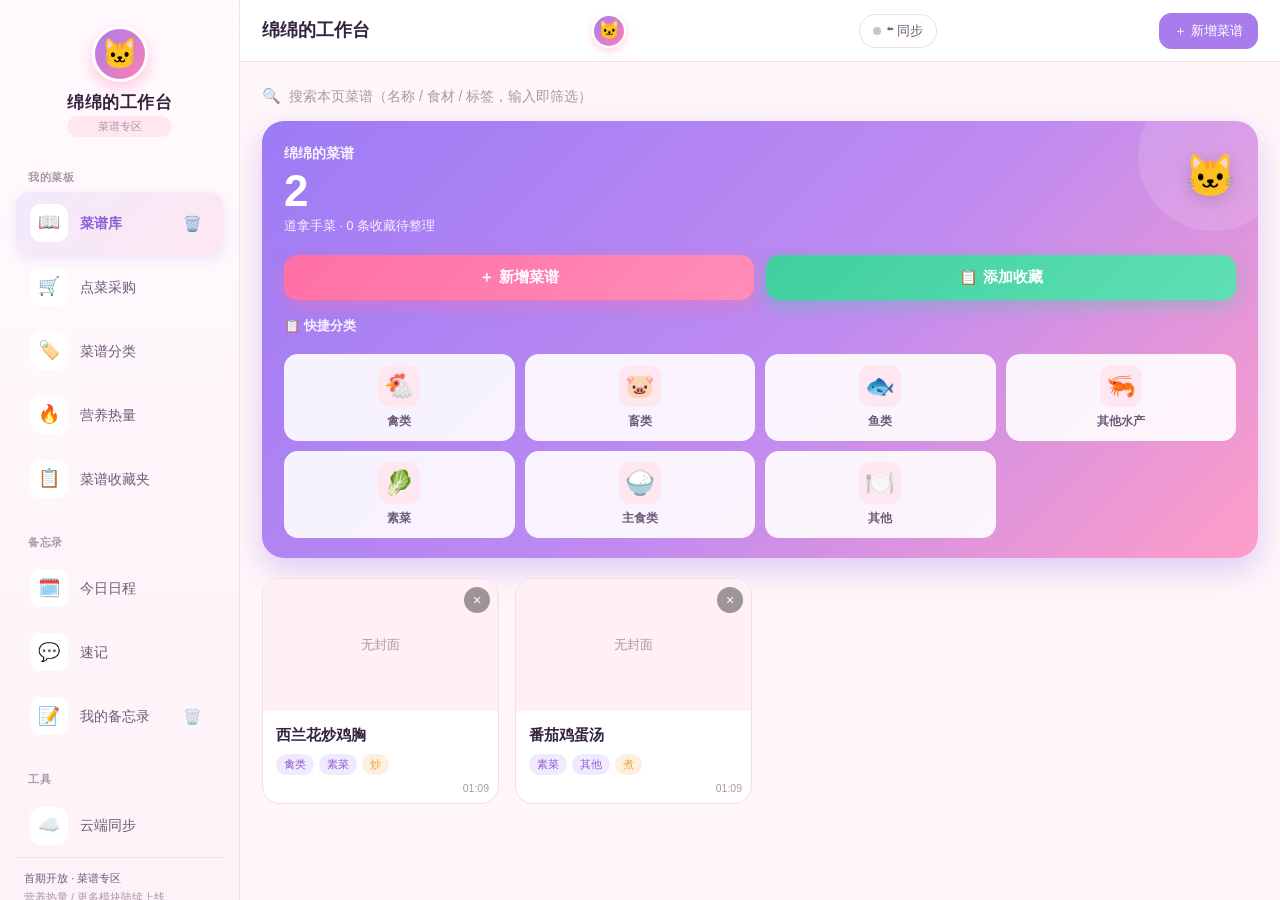
==== index.html @ c741fe5b "Add files via upload" ====
<!DOCTYPE html>
<html lang="zh-CN">
<head>
  <meta charset="UTF-8" />
  <meta name="viewport" content="width=device-width, initial-scale=1.0, maximum-scale=1.0, user-scalable=no, viewport-fit=cover" />
  <title>绵绵的工作台</title>

  <!-- ===== 图标：浏览器标签 + 手机添加到主屏幕 ===== -->
  <!-- 浏览器 favicon（传统） -->
  <link rel="icon" type="image/x-icon" href="icons/favicon.ico" />
  <link rel="icon" type="image/png" sizes="32x32" href="icons/favicon-32.png" />
  <link rel="icon" type="image/png" sizes="16x16" href="icons/favicon-16.png" />

  <!-- iPhone / iPad 添加到主屏幕（自动圆角+高光，不需要 precomposed） -->
  <link rel="apple-touch-icon" href="icons/apple-touch-icon.png" />
  <!-- iPhone Safari 状态栏样式（可选） -->
  <meta name="apple-mobile-web-app-capable" content="yes" />
  <meta name="apple-mobile-web-app-status-bar-style" content="default" />
  <meta name="apple-mobile-web-app-title" content="绵绵的工作台" />

  <!-- Android Chrome 添加到主屏幕 -->
  <link rel="icon" type="image/png" sizes="192x192" href="icons/icon-192.png" />
  <link rel="icon" type="image/png" sizes="512x512" href="icons/icon-512.png" />
  <meta name="theme-color" content="#a78bfa" />
  <!-- PWA manifest（Android 用） -->
  <link rel="manifest" href="manifest.json" />

  <link rel="stylesheet" href="quill.snow.css?v=92" />
  <link rel="stylesheet" href="styles.css?v=173" />
</head>
<body>
  <div class="app">
    <aside class="sidebar">
      <div class="brand">
        <div class="brand-avatar">🐱</div>
        <div class="brand-text">
          <div class="brand-title">绵绵的工作台</div>
          <div class="brand-sub">菜谱专区</div>
        </div>
      </div>
      <nav class="nav" id="nav">
        <button class="nav-item active" data-view="library">
          <span class="nav-ico">📖</span><span>菜谱库</span>
        </button>
        <button class="nav-item" data-view="purchase">
          <span class="nav-ico">🛒</span><span>点菜采购</span>
        </button>
        <button class="nav-item" data-view="filter">
          <span class="nav-ico">🏷️</span><span>菜谱分类筛选</span>
        </button>
        <button class="nav-item" data-view="nutrition">
          <span class="nav-ico">🔥</span><span>营养热量测算</span>
        </button>
        <button class="nav-item" data-view="favorites">
          <span class="nav-ico">📋</span><span>菜谱收藏夹</span>
        </button>
      </nav>
      <div class="sidebar-foot">
        <div class="foot-line">首期开放 · 菜谱专区</div>
        <div class="foot-line dim">营养热量 / 更多模块陆续上线</div>
      </div>
    </aside>

    <main class="main">
      <header class="topbar">
        <div class="topbar-left">
          <button class="hamburger" id="hamburger" aria-label="功能菜单" title="功能菜单">☰</button>
          <div class="crumb" id="crumb">绵绵的工作台</div>
        </div>
        <div class="brand-avatar sm" title="绵绵的工作台">🐱</div>
        <button class="topbar-sync" data-action="open-sync" title="云端同步设置（GitHub）">
          <span id="syncDot" class="sync-dot"></span>☁ 同步
        </button>
        <div class="topbar-actions" id="topbarActions"></div>
      </header>
      <div class="content" id="content"></div>
    </main>

    <!-- 手机端底部Tab栏已改为左侧抽屉（见下方 .drawer），此处保留 .app 闭合 -->
  </div>

  <!-- 手机端：左侧滑出功能抽屉 + 遮罩 + 悬浮新增按钮（桌面端隐藏） -->
  <div class="drawer-mask" id="drawerMask"></div>
  <aside class="drawer" id="drawer">
    <div class="drawer-head">
      <button class="drawer-close" id="drawerClose" aria-label="关闭菜单">✕</button>
      <div class="brand-avatar">🐱</div>
      <div class="brand-title">绵绵的工作台</div>
    </div>
    <nav class="drawer-nav" id="drawerNav"></nav>
    <div class="drawer-foot">首期开放 · 菜谱专区<br>备忘录 / 行程 等模块陆续上线</div>
  </aside>
  <button class="fab-add" id="fabAdd" aria-label="新增菜谱" title="新增菜谱">＋</button>

  <div class="modal-root" id="modalRoot"></div>
  <div class="toast" id="toast"></div>

  <script defer src="quill.js?v=92"></script>
  <script defer src="app.js?v=175"></script>
</body>
</html>
---- quill.snow.css ----
/*!
 * Quill Editor v2.0.3
 * https://quilljs.com
 * Copyright (c) 2017-2024, Slab
 * Copyright (c) 2014, Jason Chen
 * Copyright (c) 2013, salesforce.com
 */
.ql-container{box-sizing:border-box;font-family:Helvetica,Arial,sans-serif;font-size:13px;height:100%;margin:0;position:relative}.ql-container.ql-disabled .ql-tooltip{visibility:hidden}.ql-container:not(.ql-disabled) li[data-list=checked] > .ql-ui,.ql-container:not(.ql-disabled) li[data-list=unchecked] > .ql-ui{cursor:pointer}.ql-clipboard{left:-100000px;height:1px;overflow-y:hidden;position:absolute;top:50%}.ql-clipboard p{margin:0;padding:0}.ql-editor{box-sizing:border-box;counter-reset:list-0 list-1 list-2 list-3 list-4 list-5 list-6 list-7 list-8 list-9;line-height:1.42;height:100%;outline:none;overflow-y:auto;padding:12px 15px;tab-size:4;-moz-tab-size:4;text-align:left;white-space:pre-wrap;word-wrap:break-word}.ql-editor > *{cursor:text}.ql-editor p,.ql-editor ol,.ql-editor pre,.ql-editor blockquote,.ql-editor h1,.ql-editor h2,.ql-editor h3,.ql-editor h4,.ql-editor h5,.ql-editor h6{margin:0;padding:0}@supports (counter-set:none){.ql-editor p,.ql-editor h1,.ql-editor h2,.ql-editor h3,.ql-editor h4,.ql-editor h5,.ql-editor h6{counter-set:list-0 list-1 list-2 list-3 list-4 list-5 list-6 list-7 list-8 list-9}}@supports not (counter-set:none){.ql-editor p,.ql-editor h1,.ql-editor h2,.ql-editor h3,.ql-editor h4,.ql-editor h5,.ql-editor h6{counter-reset:list-0 list-1 list-2 list-3 list-4 list-5 list-6 list-7 list-8 list-9}}.ql-editor table{border-collapse:collapse}.ql-editor td{border:1px solid #000;padding:2px 5px}.ql-editor ol{padding-left:1.5em}.ql-editor li{list-style-type:none;padding-left:1.5em;position:relative}.ql-editor li > .ql-ui:before{display:inline-block;margin-left:-1.5em;margin-right:.3em;text-align:right;white-space:nowrap;width:1.2em}.ql-editor li[data-list=checked] > .ql-ui,.ql-editor li[data-list=unchecked] > .ql-ui{color:#777}.ql-editor li[data-list=bullet] > .ql-ui:before{content:'\2022'}.ql-editor li[data-list=checked] > .ql-ui:before{content:'\2611'}.ql-editor li[data-list=unchecked] > .ql-ui:before{content:'\2610'}@supports (counter-set:none){.ql-editor li[data-list]{counter-set:list-1 list-2 list-3 list-4 list-5 list-6 list-7 list-8 list-9}}@supports not (counter-set:none){.ql-editor li[data-list]{counter-reset:list-1 list-2 list-3 list-4 list-5 list-6 list-7 list-8 list-9}}.ql-editor li[data-list=ordered]{counter-increment:list-0}.ql-editor li[data-list=ordered] > .ql-ui:before{content:counter(list-0, decimal) '. '}.ql-editor li[data-list=ordered].ql-indent-1{counter-increment:list-1}.ql-editor li[data-list=ordered].ql-indent-1 > .ql-ui:before{content:counter(list-1, lower-alpha) '. '}@supports (counter-set:none){.ql-editor li[data-list].ql-indent-1{counter-set:list-2 list-3 list-4 list-5 list-6 list-7 list-8 list-9}}@supports not (counter-set:none){.ql-editor li[data-list].ql-indent-1{counter-reset:list-2 list-3 list-4 list-5 list-6 list-7 list-8 list-9}}.ql-editor li[data-list=ordered].ql-indent-2{counter-increment:list-2}.ql-editor li[data-list=ordered].ql-indent-2 > .ql-ui:before{content:counter(list-2, lower-roman) '. '}@supports (counter-set:none){.ql-editor li[data-list].ql-indent-2{counter-set:list-3 list-4 list-5 list-6 list-7 list-8 list-9}}@supports not (counter-set:none){.ql-editor li[data-list].ql-indent-2{counter-reset:list-3 list-4 list-5 list-6 list-7 list-8 list-9}}.ql-editor li[data-list=ordered].ql-indent-3{counter-increment:list-3}.ql-editor li[data-list=ordered].ql-indent-3 > .ql-ui:before{content:counter(list-3, decimal) '. '}@supports (counter-set:none){.ql-editor li[data-list].ql-indent-3{counter-set:list-4 list-5 list-6 list-7 list-8 list-9}}@supports not (counter-set:none){.ql-editor li[data-list].ql-indent-3{counter-reset:list-4 list-5 list-6 list-7 list-8 list-9}}.ql-editor li[data-list=ordered].ql-indent-4{counter-increment:list-4}.ql-editor li[data-list=ordered].ql-indent-4 > .ql-ui:before{content:counter(list-4, lower-alpha) '. '}@supports (counter-set:none){.ql-editor li[data-list].ql-indent-4{counter-set:list-5 list-6 list-7 list-8 list-9}}@supports not (counter-set:none){.ql-editor li[data-list].ql-indent-4{counter-reset:list-5 list-6 list-7 list-8 list-9}}.ql-editor li[data-list=ordered].ql-indent-5{counter-increment:list-5}.ql-editor li[data-list=ordered].ql-indent-5 > .ql-ui:before{content:counter(list-5, lower-roman) '. '}@supports (counter-set:none){.ql-editor li[data-list].ql-indent-5{counter-set:list-6 list-7 list-8 list-9}}@supports not (counter-set:none){.ql-editor li[data-list].ql-indent-5{counter-reset:list-6 list-7 list-8 list-9}}.ql-editor li[data-list=ordered].ql-indent-6{counter-increment:list-6}.ql-editor li[data-list=ordered].ql-indent-6 > .ql-ui:before{content:counter(list-6, decimal) '. '}@supports (counter-set:none){.ql-editor li[data-list].ql-indent-6{counter-set:list-7 list-8 list-9}}@supports not (counter-set:none){.ql-editor li[data-list].ql-indent-6{counter-reset:list-7 list-8 list-9}}.ql-editor li[data-list=ordered].ql-indent-7{counter-increment:list-7}.ql-editor li[data-list=ordered].ql-indent-7 > .ql-ui:before{content:counter(list-7, lower-alpha) '. '}@supports (counter-set:none){.ql-editor li[data-list].ql-indent-7{counter-set:list-8 list-9}}@supports not (counter-set:none){.ql-editor li[data-list].ql-indent-7{counter-reset:list-8 list-9}}.ql-editor li[data-list=ordered].ql-indent-8{counter-increment:list-8}.ql-editor li[data-list=ordered].ql-indent-8 > .ql-ui:before{content:counter(list-8, lower-roman) '. '}@supports (counter-set:none){.ql-editor li[data-list].ql-indent-8{counter-set:list-9}}@supports not (counter-set:none){.ql-editor li[data-list].ql-indent-8{counter-reset:list-9}}.ql-editor li[data-list=ordered].ql-indent-9{counter-increment:list-9}.ql-editor li[data-list=ordered].ql-indent-9 > .ql-ui:before{content:counter(list-9, decimal) '. '}.ql-editor .ql-indent-1:not(.ql-direction-rtl){padding-left:3em}.ql-editor li.ql-indent-1:not(.ql-direction-rtl){padding-left:4.5em}.ql-editor .ql-indent-1.ql-direction-rtl.ql-align-right{padding-right:3em}.ql-editor li.ql-indent-1.ql-direction-rtl.ql-align-right{padding-right:4.5em}.ql-editor .ql-indent-2:not(.ql-direction-rtl){padding-left:6em}.ql-editor li.ql-indent-2:not(.ql-direction-rtl){padding-left:7.5em}.ql-editor .ql-indent-2.ql-direction-rtl.ql-align-right{padding-right:6em}.ql-editor li.ql-indent-2.ql-direction-rtl.ql-align-right{padding-right:7.5em}.ql-editor .ql-indent-3:not(.ql-direction-rtl){padding-left:9em}.ql-editor li.ql-indent-3:not(.ql-direction-rtl){padding-left:10.5em}.ql-editor .ql-indent-3.ql-direction-rtl.ql-align-right{padding-right:9em}.ql-editor li.ql-indent-3.ql-direction-rtl.ql-align-right{padding-right:10.5em}.ql-editor .ql-indent-4:not(.ql-direction-rtl){padding-left:12em}.ql-editor li.ql-indent-4:not(.ql-direction-rtl){padding-left:13.5em}.ql-editor .ql-indent-4.ql-direction-rtl.ql-align-right{padding-right:12em}.ql-editor li.ql-indent-4.ql-direction-rtl.ql-align-right{padding-right:13.5em}.ql-editor .ql-indent-5:not(.ql-direction-rtl){padding-left:15em}.ql-editor li.ql-indent-5:not(.ql-direction-rtl){padding-left:16.5em}.ql-editor .ql-indent-5.ql-direction-rtl.ql-align-right{padding-right:15em}.ql-editor li.ql-indent-5.ql-direction-rtl.ql-align-right{padding-right:16.5em}.ql-editor .ql-indent-6:not(.ql-direction-rtl){padding-left:18em}.ql-editor li.ql-indent-6:not(.ql-direction-rtl){padding-left:19.5em}.ql-editor .ql-indent-6.ql-direction-rtl.ql-align-right{padding-right:18em}.ql-editor li.ql-indent-6.ql-direction-rtl.ql-align-right{padding-right:19.5em}.ql-editor .ql-indent-7:not(.ql-direction-rtl){padding-left:21em}.ql-editor li.ql-indent-7:not(.ql-direction-rtl){padding-left:22.5em}.ql-editor .ql-indent-7.ql-direction-rtl.ql-align-right{padding-right:21em}.ql-editor li.ql-indent-7.ql-direction-rtl.ql-align-right{padding-right:22.5em}.ql-editor .ql-indent-8:not(.ql-direction-rtl){padding-left:24em}.ql-editor li.ql-indent-8:not(.ql-direction-rtl){padding-left:25.5em}.ql-editor .ql-indent-8.ql-direction-rtl.ql-align-right{padding-right:24em}.ql-editor li.ql-indent-8.ql-direction-rtl.ql-align-right{padding-right:25.5em}.ql-editor .ql-indent-9:not(.ql-direction-rtl){padding-left:27em}.ql-editor li.ql-indent-9:not(.ql-direction-rtl){padding-left:28.5em}.ql-editor .ql-indent-9.ql-direction-rtl.ql-align-right{padding-right:27em}.ql-editor li.ql-indent-9.ql-direction-rtl.ql-align-right{padding-right:28.5em}.ql-editor li.ql-direction-rtl{padding-right:1.5em}.ql-editor li.ql-direction-rtl > .ql-ui:before{margin-left:.3em;margin-right:-1.5em;text-align:left}.ql-editor table{table-layout:fixed;width:100%}.ql-editor table td{outline:none}.ql-editor .ql-code-block-container{font-family:monospace}.ql-editor .ql-video{display:block;max-width:100%}.ql-editor .ql-video.ql-align-center{margin:0 auto}.ql-editor .ql-video.ql-align-right{margin:0 0 0 auto}.ql-editor .ql-bg-black{background-color:#000}.ql-editor .ql-bg-red{background-color:#e60000}.ql-editor .ql-bg-orange{background-color:#f90}.ql-editor .ql-bg-yellow{background-color:#ff0}.ql-editor .ql-bg-green{background-color:#008a00}.ql-editor .ql-bg-blue{background-color:#06c}.ql-editor .ql-bg-purple{background-color:#93f}.ql-editor .ql-color-white{color:#fff}.ql-editor .ql-color-red{color:#e60000}.ql-editor .ql-color-orange{color:#f90}.ql-editor .ql-color-yellow{color:#ff0}.ql-editor .ql-color-green{color:#008a00}.ql-editor .ql-color-blue{color:#06c}.ql-editor .ql-color-purple{color:#93f}.ql-editor .ql-font-serif{font-family:Georgia,Times New Roman,serif}.ql-editor .ql-font-monospace{font-family:Monaco,Courier New,monospace}.ql-editor .ql-size-small{font-size:.75em}.ql-editor .ql-size-large{font-size:1.5em}.ql-editor .ql-size-huge{font-size:2.5em}.ql-editor .ql-direction-rtl{direction:rtl;text-align:inherit}.ql-editor .ql-align-center{text-align:center}.ql-editor .ql-align-justify{text-align:justify}.ql-editor .ql-align-right{text-align:right}.ql-editor .ql-ui{position:absolute}.ql-editor.ql-blank::before{color:rgba(0,0,0,0.6);content:attr(data-placeholder);font-style:italic;left:15px;pointer-events:none;position:absolute;right:15px}.ql-snow.ql-toolbar:after,.ql-snow .ql-toolbar:after{clear:both;content:'';display:table}.ql-snow.ql-toolbar button,.ql-snow .ql-toolbar button{background:none;border:none;cursor:pointer;display:inline-block;float:left;height:24px;padding:3px 5px;width:28px}.ql-snow.ql-toolbar button svg,.ql-snow .ql-toolbar button svg{float:left;height:100%}.ql-snow.ql-toolbar button:active:hover,.ql-snow .ql-toolbar button:active:hover{outline:none}.ql-snow.ql-toolbar input.ql-image[type=file],.ql-snow .ql-toolbar input.ql-image[type=file]{display:none}.ql-snow.ql-toolbar button:hover,.ql-snow .ql-toolbar button:hover,.ql-snow.ql-toolbar button:focus,.ql-snow .ql-toolbar button:focus,.ql-snow.ql-toolbar button.ql-active,.ql-snow .ql-toolbar button.ql-active,.ql-snow.ql-toolbar .ql-picker-label:hover,.ql-snow .ql-toolbar .ql-picker-label:hover,.ql-snow.ql-toolbar .ql-picker-label.ql-active,.ql-snow .ql-toolbar .ql-picker-label.ql-active,.ql-snow.ql-toolbar .ql-picker-item:hover,.ql-snow .ql-toolbar .ql-picker-item:hover,.ql-snow.ql-toolbar .ql-picker-item.ql-selected,.ql-snow .ql-toolbar .ql-picker-item.ql-selected{color:#06c}.ql-snow.ql-toolbar button:hover .ql-fill,.ql-snow .ql-toolbar button:hover .ql-fill,.ql-snow.ql-toolbar button:focus .ql-fill,.ql-snow .ql-toolbar button:focus .ql-fill,.ql-snow.ql-toolbar button.ql-active .ql-fill,.ql-snow .ql-toolbar button.ql-active .ql-fill,.ql-snow.ql-toolbar .ql-picker-label:hover .ql-fill,.ql-snow .ql-toolbar .ql-picker-label:hover .ql-fill,.ql-snow.ql-toolbar .ql-picker-label.ql-active .ql-fill,.ql-snow .ql-toolbar .ql-picker-label.ql-active .ql-fill,.ql-snow.ql-toolbar .ql-picker-item:hover .ql-fill,.ql-snow .ql-toolbar .ql-picker-item:hover .ql-fill,.ql-snow.ql-toolbar .ql-picker-item.ql-selected .ql-fill,.ql-snow .ql-toolbar .ql-picker-item.ql-selected .ql-fill,.ql-snow.ql-toolbar button:hover .ql-stroke.ql-fill,.ql-snow .ql-toolbar button:hover .ql-stroke.ql-fill,.ql-snow.ql-toolbar button:focus .ql-stroke.ql-fill,.ql-snow .ql-toolbar button:focus .ql-stroke.ql-fill,.ql-snow.ql-toolbar button.ql-active .ql-stroke.ql-fill,.ql-snow .ql-toolbar button.ql-active .ql-stroke.ql-fill,.ql-snow.ql-toolbar .ql-picker-label:hover .ql-stroke.ql-fill,.ql-snow .ql-toolbar .ql-picker-label:hover .ql-stroke.ql-fill,.ql-snow.ql-toolbar .ql-picker-label.ql-active .ql-stroke.ql-fill,.ql-snow .ql-toolbar .ql-picker-label.ql-active .ql-stroke.ql-fill,.ql-snow.ql-toolbar .ql-picker-item:hover .ql-stroke.ql-fill,.ql-snow .ql-toolbar .ql-picker-item:hover .ql-stroke.ql-fill,.ql-snow.ql-toolbar .ql-picker-item.ql-selected .ql-stroke.ql-fill,.ql-snow .ql-toolbar .ql-picker-item.ql-selected .ql-stroke.ql-fill{fill:#06c}.ql-snow.ql-toolbar button:hover .ql-stroke,.ql-snow .ql-toolbar button:hover .ql-stroke,.ql-snow.ql-toolbar button:focus .ql-stroke,.ql-snow .ql-toolbar button:focus .ql-stroke,.ql-snow.ql-toolbar button.ql-active .ql-stroke,.ql-snow .ql-toolbar button.ql-active .ql-stroke,.ql-snow.ql-toolbar .ql-picker-label:hover .ql-stroke,.ql-snow .ql-toolbar .ql-picker-label:hover .ql-stroke,.ql-snow.ql-toolbar .ql-picker-label.ql-active .ql-stroke,.ql-snow .ql-toolbar .ql-picker-label.ql-active .ql-stroke,.ql-snow.ql-toolbar .ql-picker-item:hover .ql-stroke,.ql-snow .ql-toolbar .ql-picker-item:hover .ql-stroke,.ql-snow.ql-toolbar .ql-picker-item.ql-selected .ql-stroke,.ql-snow .ql-toolbar .ql-picker-item.ql-selected .ql-stroke,.ql-snow.ql-toolbar button:hover .ql-stroke-miter,.ql-snow .ql-toolbar button:hover .ql-stroke-miter,.ql-snow.ql-toolbar button:focus .ql-stroke-miter,.ql-snow .ql-toolbar button:focus .ql-stroke-miter,.ql-snow.ql-toolbar button.ql-active .ql-stroke-miter,.ql-snow .ql-toolbar button.ql-active .ql-stroke-miter,.ql-snow.ql-toolbar .ql-picker-label:hover .ql-stroke-miter,.ql-snow .ql-toolbar .ql-picker-label:hover .ql-stroke-miter,.ql-snow.ql-toolbar .ql-picker-label.ql-active .ql-stroke-miter,.ql-snow .ql-toolbar .ql-picker-label.ql-active .ql-stroke-miter,.ql-snow.ql-toolbar .ql-picker-item:hover .ql-stroke-miter,.ql-snow .ql-toolbar .ql-picker-item:hover .ql-stroke-miter,.ql-snow.ql-toolbar .ql-picker-item.ql-selected .ql-stroke-miter,.ql-snow .ql-toolbar .ql-picker-item.ql-selected .ql-stroke-miter{stroke:#06c}@media (pointer:coarse){.ql-snow.ql-toolbar button:hover:not(.ql-active),.ql-snow .ql-toolbar button:hover:not(.ql-active){color:#444}.ql-snow.ql-toolbar button:hover:not(.ql-active) .ql-fill,.ql-snow .ql-toolbar button:hover:not(.ql-active) .ql-fill,.ql-snow.ql-toolbar button:hover:not(.ql-active) .ql-stroke.ql-fill,.ql-snow .ql-toolbar button:hover:not(.ql-active) .ql-stroke.ql-fill{fill:#444}.ql-snow.ql-toolbar button:hover:not(.ql-active) .ql-stroke,.ql-snow .ql-toolbar button:hover:not(.ql-active) .ql-stroke,.ql-snow.ql-toolbar button:hover:not(.ql-active) .ql-stroke-miter,.ql-snow .ql-toolbar button:hover:not(.ql-active) .ql-stroke-miter{stroke:#444}}.ql-snow{box-sizing:border-box}.ql-snow *{box-sizing:border-box}.ql-snow .ql-hidden{display:none}.ql-snow .ql-out-bottom,.ql-snow .ql-out-top{visibility:hidden}.ql-snow .ql-tooltip{position:absolute;transform:translateY(10px)}.ql-snow .ql-tooltip a{cursor:pointer;text-decoration:none}.ql-snow .ql-tooltip.ql-flip{transform:translateY(-10px)}.ql-snow .ql-formats{display:inline-block;vertical-align:middle}.ql-snow .ql-formats:after{clear:both;content:'';display:table}.ql-snow .ql-stroke{fill:none;stroke:#444;stroke-linecap:round;stroke-linejoin:round;stroke-width:2}.ql-snow .ql-stroke-miter{fill:none;stroke:#444;stroke-miterlimit:10;stroke-width:2}.ql-snow .ql-fill,.ql-snow .ql-stroke.ql-fill{fill:#444}.ql-snow .ql-empty{fill:none}.ql-snow .ql-even{fill-rule:evenodd}.ql-snow .ql-thin,.ql-snow .ql-stroke.ql-thin{stroke-width:1}.ql-snow .ql-transparent{opacity:.4}.ql-snow .ql-direction svg:last-child{display:none}.ql-snow .ql-direction.ql-active svg:last-child{display:inline}.ql-snow .ql-direction.ql-active svg:first-child{display:none}.ql-snow .ql-editor h1{font-size:2em}.ql-snow .ql-editor h2{font-size:1.5em}.ql-snow .ql-editor h3{font-size:1.17em}.ql-snow .ql-editor h4{font-size:1em}.ql-snow .ql-editor h5{font-size:.83em}.ql-snow .ql-editor h6{font-size:.67em}.ql-snow .ql-editor a{text-decoration:underline}.ql-snow .ql-editor blockquote{border-left:4px solid #ccc;margin-bottom:5px;margin-top:5px;padding-left:16px}.ql-snow .ql-editor code,.ql-snow .ql-editor .ql-code-block-container{background-color:#f0f0f0;border-radius:3px}.ql-snow .ql-editor .ql-code-block-container{margin-bottom:5px;margin-top:5px;padding:5px 10px}.ql-snow .ql-editor code{font-size:85%;padding:2px 4px}.ql-snow .ql-editor .ql-code-block-container{background-color:#23241f;color:#f8f8f2;overflow:visible}.ql-snow .ql-editor img{max-width:100%}.ql-snow .ql-picker{color:#444;display:inline-block;float:left;font-size:14px;font-weight:500;height:24px;position:relative;vertical-align:middle}.ql-snow .ql-picker-label{cursor:pointer;display:inline-block;height:100%;padding-left:8px;padding-right:2px;position:relative;width:100%}.ql-snow .ql-picker-label::before{display:inline-block;line-height:22px}.ql-snow .ql-picker-options{background-color:#fff;display:none;min-width:100%;padding:4px 8px;position:absolute;white-space:nowrap}.ql-snow .ql-picker-options .ql-picker-item{cursor:pointer;display:block;padding-bottom:5px;padding-top:5px}.ql-snow .ql-picker.ql-expanded .ql-picker-label{color:#ccc;z-index:2}.ql-snow .ql-picker.ql-expanded .ql-picker-label .ql-fill{fill:#ccc}.ql-snow .ql-picker.ql-expanded .ql-picker-label .ql-stroke{stroke:#ccc}.ql-snow .ql-picker.ql-expanded .ql-picker-options{display:block;margin-top:-1px;top:100%;z-index:1}.ql-snow .ql-color-picker,.ql-snow .ql-icon-picker{width:28px}.ql-snow .ql-color-picker .ql-picker-label,.ql-snow .ql-icon-picker .ql-picker-label{padding:2px 4px}.ql-snow .ql-color-picker .ql-picker-label svg,.ql-snow .ql-icon-picker .ql-picker-label svg{right:4px}.ql-snow .ql-icon-picker .ql-picker-options{padding:4px 0}.ql-snow .ql-icon-picker .ql-picker-item{height:24px;width:24px;padding:2px 4px}.ql-snow .ql-color-picker .ql-picker-options{padding:3px 5px;width:152px}.ql-snow .ql-color-picker .ql-picker-item{border:1px solid transparent;float:left;height:16px;margin:2px;padding:0;width:16px}.ql-snow .ql-picker:not(.ql-color-picker):not(.ql-icon-picker) svg{position:absolute;margin-top:-9px;right:0;top:50%;width:18px}.ql-snow .ql-picker.ql-header .ql-picker-label[data-label]:not([data-label=''])::before,.ql-snow .ql-picker.ql-font .ql-picker-label[data-label]:not([data-label=''])::before,.ql-snow .ql-picker.ql-size .ql-picker-label[data-label]:not([data-label=''])::before,.ql-snow .ql-picker.ql-header .ql-picker-item[data-label]:not([data-label=''])::before,.ql-snow .ql-picker.ql-font .ql-picker-item[data-label]:not([data-label=''])::before,.ql-snow .ql-picker.ql-size .ql-picker-item[data-label]:not([data-label=''])::before{content:attr(data-label)}.ql-snow .ql-picker.ql-header{width:98px}.ql-snow .ql-picker.ql-header .ql-picker-label::before,.ql-snow .ql-picker.ql-header .ql-picker-item::before{content:'Normal'}.ql-snow .ql-picker.ql-header .ql-picker-label[data-value="1"]::before,.ql-snow .ql-picker.ql-header .ql-picker-item[data-value="1"]::before{content:'Heading 1'}.ql-snow .ql-picker.ql-header .ql-picker-label[data-value="2"]::before,.ql-snow .ql-picker.ql-header .ql-picker-item[data-value="2"]::before{content:'Heading 2'}.ql-snow .ql-picker.ql-header .ql-picker-label[data-value="3"]::before,.ql-snow .ql-picker.ql-header .ql-picker-item[data-value="3"]::before{content:'Heading 3'}.ql-snow .ql-picker.ql-header .ql-picker-label[data-value="4"]::before,.ql-snow .ql-picker.ql-header .ql-picker-item[data-value="4"]::before{content:'Heading 4'}.ql-snow .ql-picker.ql-header .ql-picker-label[data-value="5"]::before,.ql-snow .ql-picker.ql-header .ql-picker-item[data-value="5"]::before{content:'Heading 5'}.ql-snow .ql-picker.ql-header .ql-picker-label[data-value="6"]::before,.ql-snow .ql-picker.ql-header .ql-picker-item[data-value="6"]::before{content:'Heading 6'}.ql-snow .ql-picker.ql-header .ql-picker-item[data-value="1"]::before{font-size:2em}.ql-snow .ql-picker.ql-header .ql-picker-item[data-value="2"]::before{font-size:1.5em}.ql-snow .ql-picker.ql-header .ql-picker-item[data-value="3"]::before{font-size:1.17em}.ql-snow .ql-picker.ql-header .ql-picker-item[data-value="4"]::before{font-size:1em}.ql-snow .ql-picker.ql-header .ql-picker-item[data-value="5"]::before{font-size:.83em}.ql-snow .ql-picker.ql-header .ql-picker-item[data-value="6"]::before{font-size:.67em}.ql-snow .ql-picker.ql-font{width:108px}.ql-snow .ql-picker.ql-font .ql-picker-label::before,.ql-snow .ql-picker.ql-font .ql-picker-item::before{content:'Sans Serif'}.ql-snow .ql-picker.ql-font .ql-picker-label[data-value=serif]::before,.ql-snow .ql-picker.ql-font .ql-picker-item[data-value=serif]::before{content:'Serif'}.ql-snow .ql-picker.ql-font .ql-picker-label[data-value=monospace]::before,.ql-snow .ql-picker.ql-font .ql-picker-item[data-value=monospace]::before{content:'Monospace'}.ql-snow .ql-picker.ql-font .ql-picker-item[data-value=serif]::before{font-family:Georgia,Times New Roman,serif}.ql-snow .ql-picker.ql-font .ql-picker-item[data-value=monospace]::before{font-family:Monaco,Courier New,monospace}.ql-snow .ql-picker.ql-size{width:98px}.ql-snow .ql-picker.ql-size .ql-picker-label::before,.ql-snow .ql-picker.ql-size .ql-picker-item::before{content:'Normal'}.ql-snow .ql-picker.ql-size .ql-picker-label[data-value=small]::before,.ql-snow .ql-picker.ql-size .ql-picker-item[data-value=small]::before{content:'Small'}.ql-snow .ql-picker.ql-size .ql-picker-label[data-value=large]::before,.ql-snow .ql-picker.ql-size .ql-picker-item[data-value=large]::before{content:'Large'}.ql-snow .ql-picker.ql-size .ql-picker-label[data-value=huge]::before,.ql-snow .ql-picker.ql-size .ql-picker-item[data-value=huge]::before{content:'Huge'}.ql-snow .ql-picker.ql-size .ql-picker-item[data-value=small]::before{font-size:10px}.ql-snow .ql-picker.ql-size .ql-picker-item[data-value=large]::before{font-size:18px}.ql-snow .ql-picker.ql-size .ql-picker-item[data-value=huge]::before{font-size:32px}.ql-snow .ql-color-picker.ql-background .ql-picker-item{background-color:#fff}.ql-snow .ql-color-picker.ql-color .ql-picker-item{background-color:#000}.ql-code-block-container{position:relative}.ql-code-block-container .ql-ui{right:5px;top:5px}.ql-toolbar.ql-snow{border:1px solid #ccc;box-sizing:border-box;font-family:'Helvetica Neue','Helvetica','Arial',sans-serif;padding:8px}.ql-toolbar.ql-snow .ql-formats{margin-right:15px}.ql-toolbar.ql-snow .ql-picker-label{border:1px solid transparent}.ql-toolbar.ql-snow .ql-picker-options{border:1px solid transparent;box-shadow:rgba(0,0,0,0.2) 0 2px 8px}.ql-toolbar.ql-snow .ql-picker.ql-expanded .ql-picker-label{border-color:#ccc}.ql-toolbar.ql-snow .ql-picker.ql-expanded .ql-picker-options{border-color:#ccc}.ql-toolbar.ql-snow .ql-color-picker .ql-picker-item.ql-selected,.ql-toolbar.ql-snow .ql-color-picker .ql-picker-item:hover{border-color:#000}.ql-toolbar.ql-snow + .ql-container.ql-snow{border-top:0}.ql-snow .ql-tooltip{background-color:#fff;border:1px solid #ccc;box-shadow:0 0 5px #ddd;color:#444;padding:5px 12px;white-space:nowrap}.ql-snow .ql-tooltip::before{content:"Visit URL:";line-height:26px;margin-right:8px}.ql-snow .ql-tooltip input[type=text]{display:none;border:1px solid #ccc;font-size:13px;height:26px;margin:0;padding:3px 5px;width:170px}.ql-snow .ql-tooltip a.ql-preview{display:inline-block;max-width:200px;overflow-x:hidden;text-overflow:ellipsis;vertical-align:top}.ql-snow .ql-tooltip a.ql-action::after{border-right:1px solid #ccc;content:'Edit';margin-left:16px;padding-right:8px}.ql-snow .ql-tooltip a.ql-remove::before{content:'Remove';margin-left:8px}.ql-snow .ql-tooltip a{line-height:26px}.ql-snow .ql-tooltip.ql-editing a.ql-preview,.ql-snow .ql-tooltip.ql-editing a.ql-remove{display:none}.ql-snow .ql-tooltip.ql-editing input[type=text]{display:inline-block}.ql-snow .ql-tooltip.ql-editing a.ql-action::after{border-right:0;content:'Save';padding-right:0}.ql-snow .ql-tooltip[data-mode=link]::before{content:"Enter link:"}.ql-snow .ql-tooltip[data-mode=formula]::before{content:"Enter formula:"}.ql-snow .ql-tooltip[data-mode=video]::before{content:"Enter video:"}.ql-snow a{color:#06c}.ql-container.ql-snow{border:1px solid #ccc}

/*# sourceMappingURL=quill.snow.css.map*/
---- styles.css ----
/* 列表标记用的自定义计数样式（原生 list-style-type 会由浏览器自动锁在行首，绝不偏行） */
@counter-style circled {           /* 三级有序 ① ② ③ */
  system: cyclic;
  symbols: "\2460" "\2461" "\2462" "\2463" "\2464" "\2465" "\2466" "\2467" "\2468" "\2469" "\246A" "\246B" "\246C" "\246D" "\246E" "\246F" "\2470" "\2471" "\2472" "\2473";
  suffix: " ";
}
@counter-style sq { system: cyclic; symbols: "\25A0"; suffix: " "; }   /* 一级无序 ■ */
@counter-style circ { system: cyclic; symbols: "\25CB"; suffix: " "; }  /* 二级无序 ○ */
@counter-style dia { system: cyclic; symbols: "\2666"; suffix: " "; }   /* 三级无序 ♦ */
@counter-style diam { system: cyclic; symbols: "\2662"; suffix: " "; }  /* 四级无序 ♢ */
@counter-style paren {              /* 二级有序 (1) (2) (3) */
  system: extends decimal;
  prefix: "(";
  suffix: ") ";
}
/* ============ 基础变量（暖色系 · 绵绵的工作台） ============ */
:root {
  --bg: #fff6f9;
  --panel: #ffffff;
  --panel-2: #fff0f6;
  --panel-3: #fdeef6;
  --border: #f4dce8;
  --border-strong: #edc4da;
  --text: #34243f;
  --text-2: #6f5b78;
  --text-3: #ab97a6;
  --brand: #a87deb;            /* 主紫 */
  --brand-soft: #f1e9fc;
  --brand-2: #8b5fd6;          /* 深紫 */
  --pink: #ff7eb3;             /* 粉（记支出） */
  --pink-soft: #ffe7f1;
  --pink-deep: #ff5c93;
  --mint: #4fd1a5;             /* 薄荷绿（记收入） */
  --mint-soft: #e1f9f1;
  --green: #2bb583;            /* 成功/已转 */
  --green-soft: #e1f7ee;
  --amber: #f0a23b;
  --amber-soft: #fdf0e0;
  --red: #ff5c7c;
  --red-soft: #ffe8ee;
  --shadow: 0 4px 16px rgba(168, 125, 235, 0.12);
  --shadow-lg: 0 14px 40px rgba(168, 125, 235, 0.22);
  --radius: 18px;
  --radius-sm: 12px;
  --sidebar-w: 240px;
  --accent: var(--brand);
}

* { box-sizing: border-box; }
html, body { height: 100%; }
body {
  margin: 0;
  font-family: -apple-system, BlinkMacSystemFont, "Segoe UI", "PingFang SC",
    "Hiragino Sans GB", "Microsoft YaHei", sans-serif;
  background: var(--bg);
  color: var(--text);
  font-size: 14px;
  line-height: 1.55;
}

/* ============ 布局 ============ */
.app { display: flex; height: 100vh; overflow: hidden; }

.sidebar {
  width: var(--sidebar-w);
  flex: 0 0 var(--sidebar-w);
  background: linear-gradient(180deg, #fffafd 0%, #fdf2f8 100%);
  border-right: 1px solid var(--border);
  display: flex;
  flex-direction: column;
  padding: 20px 16px;
}
.brand { display: flex; flex-direction: column; align-items: center; gap: 8px; padding: 6px 6px 22px; text-align: center; }
.brand-avatar {
  width: 56px; height: 56px; border-radius: 50%;
  background: linear-gradient(135deg, var(--brand) 0%, var(--pink) 100%);
  display: flex; align-items: center; justify-content: center;
  font-size: 30px; box-shadow: 0 6px 16px rgba(255, 126, 179, 0.4);
  border: 3px solid #fff;
}
.brand-title { font-weight: 800; font-size: 17px; color: var(--text); letter-spacing: .5px; }
.brand-sub { font-size: 11px; color: var(--text-3); background: var(--pink-soft); padding: 2px 10px; border-radius: 999px; }

.nav { display: flex; flex-direction: column; gap: 6px; }
.nav-item {
  display: flex; align-items: center; gap: 12px;
  padding: 12px 14px; border-radius: 14px;
  border: none; background: transparent; color: var(--text-2);
  font-size: 14px; cursor: pointer; text-align: left;
  transition: background .15s, color .15s, transform .12s;
}
.nav-item:hover { background: var(--panel-2); color: var(--text); transform: translateX(2px); }
.nav-item.active { background: linear-gradient(135deg, var(--brand-soft), var(--pink-soft)); color: var(--brand-2); font-weight: 700; box-shadow: 0 4px 12px rgba(168,125,235,.18); }
.nav-ico {
  font-size: 18px; width: 38px; height: 38px; border-radius: 11px; text-align: center;
  display: flex; align-items: center; justify-content: center;
  background: var(--panel); flex: 0 0 auto;
}
.nav-item.active .nav-ico { background: #fff; }
.nav-label { flex: 1 1 auto; min-width: 0; white-space: nowrap; overflow: visible; }
.nav-trash {
  flex: 0 0 auto; margin-left: auto;
  border: none; background: transparent; cursor: pointer;
  font-size: 15px; line-height: 1; padding: 6px 7px; border-radius: 8px;
  color: var(--text-2); opacity: .6;
  transition: background .15s, opacity .15s, color .15s, transform .12s;
}
.nav-trash:hover { background: var(--panel-2); opacity: 1; transform: translateX(-1px); }
.nav-item.active .nav-trash { opacity: 1; color: var(--brand-2); }

.sidebar-foot { margin-top: auto; padding: 12px 8px 0; border-top: 1px solid var(--border); }
.foot-line { font-size: 11px; color: var(--text-2); }
.foot-line.dim { color: var(--text-3); margin-top: 2px; }

.main { flex: 1; display: flex; flex-direction: column; min-width: 0; }
.topbar {
  height: 62px; flex: 0 0 62px;
  background: var(--panel); border-bottom: 1px solid var(--border);
  display: flex; align-items: center; justify-content: space-between;
  padding: 0 22px;
}
.topbar-left { display: flex; align-items: center; gap: 10px; flex: 0 0 auto; }
.crumb { font-size: 18px; font-weight: 800; color: var(--text); }
.brand-avatar.sm {
  width: 34px; height: 34px; border-radius: 50%; font-size: 18px;
  background: linear-gradient(135deg, var(--brand) 0%, var(--pink) 100%);
  display: flex; align-items: center; justify-content: center;
  border: 2px solid #fff; box-shadow: 0 3px 8px rgba(255,126,179,.35); flex: 0 0 auto;
}
.topbar-search {
  flex: 1; max-width: 420px; margin: 0 18px;
  display: flex; align-items: center; gap: 7px;
  background: var(--bg); border: 1px solid var(--border-strong);
  border-radius: 999px; padding: 6px 14px;
  transition: border-color .15s, box-shadow .15s;
}
.topbar-search:focus-within { border-color: var(--brand); box-shadow: 0 0 0 3px var(--brand-soft); }
.search-ico { font-size: 14px; opacity: .65; }
.search-box {
  flex: 1; border: none; outline: none; background: transparent;
  font-size: 14px; color: var(--text); padding: 2px 0;
}
.search-box::placeholder { color: var(--text-3); }
.topbar-sync {
  display: inline-flex; align-items: center; gap: 6px; flex: 0 0 auto;
  margin-left: 10px; padding: 7px 13px; cursor: pointer;
  background: var(--panel); border: 1px solid var(--border); border-radius: 999px;
  font-size: 13px; color: var(--text-2); transition: border-color .15s, color .15s;
}
.topbar-sync:hover { border-color: var(--brand); color: var(--brand); }
.sync-dot { width: 8px; height: 8px; border-radius: 50%; background: #c2c7d0; display: inline-block; }
.sync-dot.on { background: #1f9d4d; }
.sync-dot.busy { background: #e0a800; animation: syncPulse 1s infinite; }
.sync-dot.ok { background: #1f9d4d; }
.sync-dot.err { background: #e23b3b; }
@keyframes syncPulse { 0%,100% { opacity: 1; } 50% { opacity: .3; } }
.topbar-actions { display: flex; gap: 10px; align-items: center; }
.content { flex: 1; overflow-y: auto; padding: 22px; }

/* ============ 通用按钮 ============ */
.btn {
  display: inline-flex; align-items: center; gap: 6px;
  padding: 8px 14px; border-radius: var(--radius-sm);
  border: 1px solid var(--border-strong); background: var(--panel);
  color: var(--text); font-size: 13px; cursor: pointer;
  transition: all .15s; font-weight: 500;
}
.btn:hover { border-color: var(--brand); color: var(--brand-2); }
.btn.primary { background: var(--brand); border-color: var(--brand); color: #fff; }
.btn.primary:hover { background: var(--brand-2); color: #fff; }
.btn.ghost { border-color: transparent; background: transparent; color: var(--text-2); }
.btn.ghost:hover { background: var(--panel-2); color: var(--text); }
.btn.danger { color: var(--red); border-color: var(--red-soft); }
.btn.danger:hover { background: var(--red-soft); border-color: var(--red); }
.btn.sm { padding: 5px 10px; font-size: 12px; }
.btn:disabled { opacity: .5; cursor: not-allowed; }

/* ============ 卡片栅格 ============ */
.section-head { display: flex; align-items: center; justify-content: space-between; margin-bottom: 14px; }
.section-title { font-size: 16px; font-weight: 700; }
.section-sub { color: var(--text-3); font-size: 12px; margin-left: 8px; font-weight: 400; }

.grid {
  display: grid; gap: 16px;
  grid-template-columns: repeat(auto-fill, minmax(220px, 1fr));
}
.search-banner {
  margin-bottom: 14px; padding: 8px 14px;
  background: var(--brand-soft); color: var(--brand-2);
  border-radius: var(--radius-sm); font-size: 13px; font-weight: 600;
}
.recipe-card {
  background: var(--panel); border: 1px solid var(--border);
  border-radius: var(--radius); overflow: hidden; cursor: pointer;
  transition: box-shadow .15s, transform .15s, border-color .15s;
  display: flex; flex-direction: column;
}
.recipe-card:hover { box-shadow: var(--shadow); transform: translateY(-2px); border-color: var(--border-strong); }
.recipe-cover {
  height: 132px; background: var(--panel-2);
  display: flex; align-items: center; justify-content: center;
  color: var(--text-3); font-size: 13px; overflow: hidden;
  background-size: cover; background-position: center;
}
.recipe-body { padding: 12px 13px 22px; }
.recipe-updated { position: absolute; right: 9px; bottom: 7px; font-size: 10.5px; color: var(--text-3); pointer-events: none; }
.recipe-name { font-weight: 700; font-size: 15px; margin-bottom: 8px; word-break: break-word; }
.tagrow { display: flex; flex-wrap: wrap; gap: 5px; margin-bottom: 6px; }
.mini-tag {
  font-size: 11px; padding: 2px 8px; border-radius: 20px;
  background: var(--brand-soft); color: var(--brand-2);
}
.mini-tag.cook { background: var(--amber-soft); color: var(--amber); }
.recipe-meta { font-size: 11px; color: var(--text-3); }
.recipe-del {
  position: absolute; top: 8px; right: 8px; z-index: 3;
  width: 26px; height: 26px; border-radius: 50%;
  background: rgba(0,0,0,.45); color: #fff; border: none; cursor: pointer;
  font-size: 14px; display: flex; align-items: center; justify-content: center;
  opacity: .85; transition: opacity .15s, background .15s;
}
.recipe-card:hover .recipe-del, .fav-card:hover .recipe-del { opacity: 1; background: rgba(0,0,0,.6); }
.recipe-card, .fav-card { position: relative; }

.empty {
  text-align: center; color: var(--text-3); padding: 60px 20px;
  border: 1px dashed var(--border-strong); border-radius: var(--radius);
  background: var(--panel);
}
.empty .big { font-size: 40px; margin-bottom: 10px; }
.empty .hint { margin-top: 8px; font-size: 13px; color: var(--text-3); }

/* ============ 首页概览卡（参考 趣AI记账 紫卡 + 快捷按钮 + 分类） ============ */
.hero-card {
  background: linear-gradient(135deg, #9d7bf5 0%, #c08bf0 55%, #ff9ec7 100%);
  border-radius: 22px; padding: 22px 22px 20px; margin-bottom: 20px;
  color: #fff; box-shadow: 0 12px 30px rgba(157, 123, 245, 0.35);
  position: relative; overflow: hidden;
}
.hero-card::after {
  content: ''; position: absolute; right: -30px; top: -40px;
  width: 150px; height: 150px; border-radius: 50%;
  background: rgba(255, 255, 255, 0.12);
}
.hero-top { display: flex; align-items: flex-start; justify-content: space-between; position: relative; z-index: 1; }
.hero-label { font-size: 14px; opacity: .92; font-weight: 600; }
.hero-num { font-size: 44px; font-weight: 800; line-height: 1.1; margin: 2px 0; letter-spacing: 1px; }
.hero-sub { font-size: 12.5px; opacity: .9; }
.hero-emoji { font-size: 42px; filter: drop-shadow(0 4px 8px rgba(0,0,0,.15)); }
.hero-actions { display: flex; gap: 12px; margin-top: 18px; position: relative; z-index: 1; }
.hero-btn {
  flex: 1; padding: 13px 0; border: none; border-radius: 14px; cursor: pointer;
  font-size: 15px; font-weight: 700; color: #fff; text-align: center;
  transition: transform .12s, box-shadow .12s;
}
.hero-btn:active { transform: scale(.97); }
.hero-btn.pink { background: linear-gradient(135deg, #ff6fa5, #ff8db8); box-shadow: 0 6px 16px rgba(255,111,165,.45); }
.hero-btn.mint { background: linear-gradient(135deg, #3fcf9f, #5fe0b4); box-shadow: 0 6px 16px rgba(63,207,159,.4); }
.hero-btn.pink:hover { filter: brightness(1.03); }
.hero-btn.mint:hover { filter: brightness(1.03); }
.qcat-grid {
  display: grid; grid-template-columns: repeat(4, 1fr); gap: 10px; margin-top: 18px;
  position: relative; z-index: 1;
}
.qcat {
  display: flex; flex-direction: column; align-items: center; gap: 6px;
  background: rgba(255, 255, 255, 0.9); border: none; border-radius: 14px;
  padding: 11px 4px; cursor: pointer; transition: transform .12s, background .12s;
}
.qcat:active { transform: scale(.96); }
.qcat:hover { background: #fff; }
.qcat-ico { font-size: 24px; width: 42px; height: 42px; border-radius: 12px; background: var(--pink-soft); display: flex; align-items: center; justify-content: center; }
.qcat-name { font-size: 12px; color: var(--text-2); font-weight: 600; }

/* ============ 编辑器 ============ */
.editor { max-width: 920px; margin: 0 auto; }
.editor-head {
  background: var(--panel); border: 1px solid var(--border);
  border-radius: var(--radius); padding: 20px; margin-bottom: 18px;
}
.field { margin-bottom: 16px; }
.field:last-child { margin-bottom: 0; }
.field label { display: block; font-weight: 600; font-size: 13px; margin-bottom: 8px; }
.field-label { font-weight: 600; font-size: 13px; margin-bottom: 8px; display: flex; align-items: center; gap: 6px; }
.req { color: var(--red); }
.input {
  width: 100%; padding: 9px 12px; border: 1px solid var(--border-strong);
  border-radius: var(--radius-sm); font-size: 14px; background: var(--panel);
  color: var(--text); font-family: inherit;
}
.input:focus { outline: none; border-color: var(--brand); box-shadow: 0 0 0 3px var(--brand-soft); }

.cover-zone { display: flex; gap: 16px; align-items: flex-start; flex-wrap: wrap; }
.cover-preview {
  width: 180px; height: 180px; border-radius: var(--radius-sm);
  border: 1px solid var(--border); background: var(--panel-2);
  background-size: cover; background-position: center;
  display: flex; align-items: center; justify-content: center;
  color: var(--text-3); font-size: 12px; position: relative; overflow: hidden;
  flex: 0 0 auto;
}
.cover-preview.has-img { cursor: zoom-in; }
.cover-actions { display: flex; flex-direction: column; gap: 8px; }
.cover-empty-hint { font-size: 12px; color: var(--text-3); margin-top: 6px; max-width: 200px; }

.tagpool { display: flex; flex-wrap: wrap; gap: 8px; }
.chip {
  padding: 6px 13px; border-radius: 20px; border: 1px solid var(--border-strong);
  background: var(--panel); color: var(--text-2); font-size: 13px; cursor: pointer;
  user-select: none; transition: all .12s;
}
.chip:hover { border-color: var(--brand); }
.chip.on { background: var(--brand); border-color: var(--brand); color: #fff; font-weight: 600; }
.chip.cook.on { background: var(--amber); border-color: var(--amber); }
.chip-pool-label { font-size: 12px; color: var(--text-3); margin: 4px 0 8px; }

/* ============ 板块 ============ */
.section-block {
  background: var(--panel); border: 1px solid var(--border);
  border-radius: var(--radius); margin-bottom: 18px; overflow: hidden;
}
.section-bar {
  display: flex; align-items: center; justify-content: space-between;
  padding: 13px 18px; border-bottom: 1px solid var(--border);
  background: var(--panel-2);
}
.section-bar h3 { margin: 0; font-size: 15px; display: flex; align-items: center; gap: 8px; }
.section-count { font-size: 12px; color: var(--text-3); font-weight: 400; }
.section-body { padding: 14px 18px 18px; }

.block {
  border: 1px solid var(--border); border-radius: var(--radius-sm);
  background: var(--panel); margin-bottom: 12px; padding: 12px 12px 12px 8px;
  display: flex; gap: 8px; transition: box-shadow .12s, border-color .12s;
}
.block.dragging { opacity: .4; }
.block.drop-target { border-color: var(--brand); box-shadow: 0 0 0 2px var(--brand-soft); }
.block.note { background: var(--amber-soft); border-style: dashed; border-color: #e8c98a; }
.block-grip {
  flex: 0 0 18px; color: var(--text-3); cursor: grab; user-select: none;
  display: flex; align-items: flex-start; padding-top: 4px; font-size: 15px;
}
.block-grip:active { cursor: grabbing; }
.block-main { flex: 1; min-width: 0; }
.block-kind {
  font-size: 11px; font-weight: 700; color: var(--brand-2);
  margin-bottom: 6px; display: flex; align-items: center; gap: 6px;
}
.block.note .block-kind { color: var(--amber); }
.block-text {
  width: 100%; min-height: 38px; resize: vertical; padding: 8px 10px;
  border: 1px solid var(--border-strong); border-radius: var(--radius-sm);
  font-size: 13.5px; font-family: inherit; background: var(--panel); color: var(--text);
}
.block.note .block-text { background: #fffdf6; }
.block-text:focus { outline: none; border-color: var(--brand); }
.block-tools { display: flex; flex-wrap: wrap; gap: 6px; margin-top: 8px; align-items: center; }
.tiny {
  font-size: 12px; padding: 4px 9px; border-radius: 6px; border: 1px solid var(--border);
  background: var(--panel); color: var(--text-2); cursor: pointer;
}
.tiny:hover { border-color: var(--brand); color: var(--brand-2); }
.tiny.danger:hover { border-color: var(--red); color: var(--red); background: var(--red-soft); }

.gallery { display: flex; flex-wrap: wrap; gap: 8px; margin-top: 8px; }
.thumb {
  width: 76px; height: 76px; border-radius: 8px; border: 1px solid var(--border);
  background-size: cover; background-position: center; position: relative;
  cursor: zoom-in; flex: 0 0 auto;
}
.thumb .x {
  position: absolute; top: -7px; right: -7px; width: 20px; height: 20px;
  border-radius: 50%; background: var(--red); color: #fff; border: 2px solid #fff;
  font-size: 12px; line-height: 16px; text-align: center; cursor: pointer; padding: 0;
}
.thumb .x:hover { background: #a52828; }

.add-row { margin-top: 4px; }
.add-btn {
  width: 100%; padding: 10px; border: 1px dashed var(--border-strong);
  border-radius: var(--radius-sm); background: var(--panel-2); color: var(--text-2);
  cursor: pointer; font-size: 13px;
}
.add-btn:hover { border-color: var(--brand); color: var(--brand-2); background: var(--brand-soft); }

.merge-hint {
  font-size: 12px; color: var(--amber); background: var(--amber-soft);
  border: 1px solid #e8c98a; border-radius: 6px; padding: 6px 10px; margin-bottom: 12px;
}

/* ============ 采购 ============ */
.select-list { display: flex; flex-direction: column; gap: 8px; margin-bottom: 18px; }
.sel-row {
  display: flex; align-items: center; gap: 10px; padding: 10px 14px;
  background: var(--panel); border: 1px solid var(--border); border-radius: var(--radius-sm);
  flex-wrap: wrap;
}
.sel-row input[type=checkbox] { width: 17px; height: 17px; cursor: pointer; }
.sel-row .nm { font-weight: 600; min-width: 0; overflow: hidden; text-overflow: ellipsis; white-space: nowrap; }
.sel-row .tg { display: flex; gap: 5px; flex: 0 0 auto; }
.sel-row.expandable .sel-head { cursor: pointer; }
.sel-head { flex: 1; display: flex; align-items: center; gap: 10px; min-width: 0; }
.sel-head .btn-reset-inline { flex: 0 0 auto; margin-left: 6px; padding: 2px 9px; font-size: 12px; border-radius: 12px; line-height: 1.6; }
.caret { margin-left: auto; color: var(--text-3); font-size: 12px; }
.sel-preview { flex-basis: 100%; margin-top: 10px; padding-top: 10px; border-top: 1px dashed var(--border); }
.sel-row:not(.expanded) .sel-preview { display: none; }
.sel-preview .portion-box { margin: 0; background: transparent; border: none; padding: 0; width: auto; flex-wrap: wrap; gap: 8px; }
.sel-preview .portion-box .portion-amt { flex: 0 0 auto; }
.sel-preview .portion-box .portion-confirm { flex: 0 0 auto; margin-left: 2px; }
.sel-row .portion-box .portion-base { min-width: 110px; padding: 4px 6px; }
.sel-row .portion-box .portion-amt { width: 70px; padding: 4px 6px; }
@media (max-width: 640px) {
  .sel-row .tg { margin-left: auto; }
}

/* ============ 导航分组（桌面侧栏 + 手机抽屉共用） ============ */
.nav-group { margin-top: 10px; display: flex; flex-direction: column; gap: 2px; }
.nav-group:first-child { margin-top: 2px; }
.nav-group-title {
  font-size: 11px; font-weight: 700; color: var(--text-3);
  padding: 8px 12px 4px; letter-spacing: .5px;
}

/* ============ 营养热量模块 ============ */
.nut-tabs { display: flex; gap: 8px; margin-bottom: 14px; }
.nut-tab {
  flex: 1; border: 1px solid var(--border); background: var(--panel); color: var(--text-2);
  padding: 10px; border-radius: 12px; font-size: 14px; font-weight: 600; cursor: pointer;
  transition: all .15s;
}
.nut-tab.active { background: var(--brand-soft); color: var(--brand-2); border-color: var(--brand); }
.nut-sub { font-size: 14px; color: var(--text-2); margin: 18px 0 10px; }

/* 子视图一：菜谱测算 */
.nut-empty { text-align: center; padding: 30px 16px; color: var(--text-2); }
.nut-empty .ico { font-size: 44px; margin-bottom: 10px; }
.nut-pick-list { display: grid; grid-template-columns: repeat(auto-fill, minmax(150px, 1fr)); gap: 12px; }
.nut-pick {
  border: 1px solid var(--border); background: var(--panel); border-radius: 14px;
  padding: 14px; cursor: pointer; text-align: left; transition: all .15s;
}
.nut-pick:hover { border-color: var(--brand); box-shadow: var(--shadow); }
.nut-pick-name { display: block; font-weight: 700; font-size: 15px; color: var(--text); }
.nut-pick-meta { display: block; font-size: 12px; color: var(--text-3); margin-top: 4px; }

.nut-head { display: flex; align-items: center; gap: 12px; margin-bottom: 8px; }
.nut-title { font-size: 18px; font-weight: 800; }
.nut-ring { display: flex; justify-content: center; margin: 6px 0 4px; }
.nut-ring-num { font-size: 26px; font-weight: 800; fill: var(--text); }
.nut-ring-unit { font-size: 11px; fill: var(--text-3); }
.nut-macros { display: grid; grid-template-columns: repeat(3, 1fr); gap: 10px; margin: 6px 0 4px; }
.macro { border-radius: 14px; padding: 12px 8px; text-align: center; }
.macro.p { background: var(--brand-soft); color: var(--brand-2); }
.macro.f { background: var(--pink-soft); color: var(--pink-deep); }
.macro.c { background: var(--amber-soft); color: var(--amber); }
.macro-v { font-size: 20px; font-weight: 800; }
.macro-l { font-size: 11px; opacity: .9; margin-top: 2px; }

.nut-row { background: var(--panel); border: 1px solid var(--border); border-radius: 14px; padding: 11px 13px; margin-bottom: 10px; }
.nut-row-top { display: flex; justify-content: space-between; font-weight: 600; font-size: 14px; }
.nut-row-kcal { color: var(--brand-2); }
.nut-row-sub { font-size: 12px; color: var(--text-3); margin: 2px 0 8px; }
.nut-bars { display: flex; gap: 4px; align-items: center; flex-wrap: wrap; }
.nut-bar { font-size: 11px; color: #fff; padding: 3px 8px; border-radius: 999px; min-width: 40px; text-align: center; }
.nut-bar.p { background: var(--brand); }
.nut-bar.f { background: var(--pink-deep); }
.nut-bar.c { background: var(--amber); }
.nut-warn { background: var(--amber-soft); border: 1px solid #f3d3a8; border-radius: 14px; padding: 12px 14px; margin-top: 14px; font-size: 13px; color: #8a5a16; }
.nut-warn-list { margin-top: 8px; display: flex; flex-wrap: wrap; gap: 6px; }
.nut-pending { background: #eef4ff; border: 1px solid #d4e2ff; border-radius: 14px; padding: 10px 14px; margin-top: 12px; font-size: 12.5px; color: #3a5a9a; }

/* 页面最下方整宽提示区：缺少营养数据、无法计算热量的食材 */
.nut-missing-banner { margin-top: 16px; background: linear-gradient(135deg, #fff6e9 0%, #ffeef2 100%); border: 1px solid #f3d3a8; border-radius: 16px; padding: 14px 18px; }
.nmb-head { font-size: 13.5px; font-weight: 800; color: #a9621a; }
.nmb-tip { font-size: 12px; color: #9a7042; margin: 4px 0 10px; }
.nmb-list { display: flex; flex-wrap: wrap; gap: 8px; }
.nmb-item { display: inline-flex; align-items: center; gap: 6px; background: #fff; border: 1px solid #f0d9b5; border-radius: 999px; padding: 4px 6px 4px 12px; font-size: 13px; color: #8a5a16; font-weight: 600; }
.nmb-item .tiny { padding: 2px 8px; font-size: 11px; }

/* 子视图二：食物营养库 */
.nut-searchbar { display: flex; align-items: center; gap: 8px; margin-bottom: 14px; }
.nut-searchbar .search-ico { font-size: 15px; color: var(--text-3); }
.nut-searchbar .search-box { flex: 1; }
.nut-searchbar .btn { flex: 0 0 auto; white-space: nowrap; }
@media (max-width: 640px) {
  .nut-searchbar { flex-wrap: wrap; }
  .nut-searchbar .search-box { flex: 1 1 100%; }
}
.nut-food-list { display: grid; grid-template-columns: repeat(auto-fill, minmax(220px, 1fr)); gap: 12px; }
.nut-food {
  background: var(--panel); border: 1px solid var(--border); border-radius: 14px;
  padding: 13px 15px; cursor: pointer; transition: all .15s;
  display: flex; align-items: flex-start; justify-content: space-between; gap: 10px;
}
.nut-food-left { display: flex; flex-direction: column; gap: 2px; min-width: 0; flex: 1; }
.nut-food:hover { border-color: var(--brand); box-shadow: var(--shadow); }
.nut-food-name { font-weight: 700; font-size: 17px; color: var(--text); white-space: nowrap; overflow: hidden; text-overflow: ellipsis; }
.nut-food-kcal { font-size: 18px; font-weight: 800; color: var(--brand-2); margin: 0; white-space: nowrap; flex: 0 0 auto; }
.nut-food-unit { font-size: 11px; font-weight: 500; color: var(--text-3); margin: 0; }

.nut-food-macros { display: flex; flex-direction: column; gap: 4px; flex: 0 0 auto; align-items: flex-start; }
.macro-t { font-size: 11px; padding: 2px 8px; border-radius: 999px; }
.macro-t.p { background: var(--brand-soft); color: var(--brand-2); }
.macro-t.f { background: var(--pink-soft); color: var(--pink-deep); }
.macro-t.c { background: var(--amber-soft); color: var(--amber); }
.nut-tip { font-size: 12px; margin-top: 14px; }

/* 营养库编辑弹窗 */
.nut-food-modal { max-width: 440px; }
.field-grid { display: grid; grid-template-columns: 1fr 1fr; gap: 12px; margin: 12px 0; }
.field-grid .field-label { font-size: 12px; }

/* ===== 一、食物营养库编辑表单：双列网格 + 固定宽标签 + 输入框限宽 ===== */
.nut-food-modal { width: 100%; max-width: min(680px, calc(100vw - 48px)); }
.nut-food-modal .field-row { display: block; margin-bottom: 14px; }
.nut-food-modal .field-row .field { display: flex; align-items: center; gap: 10px; margin-bottom: 0; }
.nut-food-modal .field-grid { display: grid; grid-template-columns: 1fr 1fr; gap: 12px 28px; margin: 14px 0; }
.nut-food-modal .field-grid .field { display: flex; align-items: center; gap: 10px; margin-bottom: 0; min-width: 0; }
.nut-food-modal .field-label {
  display: block; flex: 0 0 120px; width: 120px; margin-bottom: 0; font-size: 13px;
  text-align: left; white-space: nowrap; overflow: hidden; text-overflow: ellipsis;
}
.nut-food-modal .finput {
  flex: 1 1 auto; min-width: 96px; max-width: 220px;
  padding: 9px 12px; border: 1px solid var(--border-strong); border-radius: var(--radius-sm);
  font-size: 14px; background: var(--panel); color: var(--text); font-family: inherit;
}
.nut-food-modal .finput:focus { outline: none; border-color: var(--brand); box-shadow: 0 0 0 3px var(--brand-soft); }
.nut-food-modal .field-row .finput { max-width: 420px; }
@media (max-width: 600px) {
  .nut-food-modal .field-grid { grid-template-columns: 1fr; gap: 12px; }
  .nut-food-modal .finput { max-width: none; }
}

/* ============ 各模块独立搜索栏 ============ */
.mod-searchbar { display: flex; align-items: center; gap: 8px; margin-bottom: 14px; }
.mod-searchbar .search-ico { font-size: 15px; color: var(--text-3); }
.mod-searchbar .search-box { flex: 1; }
.mod-search-clear { border: none; background: var(--panel-2); color: var(--text-3); width: 28px; height: 28px; border-radius: 50%; cursor: pointer; font-size: 13px; }
.mod-search-clear:hover { background: var(--border); color: var(--text); }

/* ============ 营养测算：多选 / 份数 / 记录 ============ */
.nut-select-head { display: flex; align-items: center; justify-content: space-between; flex-wrap: wrap; gap: 8px; margin-bottom: 10px; }
.nut-select-acts { display: flex; align-items: center; gap: 8px; }
.nut-sel-list { display: grid; grid-template-columns: minmax(0, 1fr); gap: 10px; margin-bottom: 18px; }
.nut-sel { display: flex; flex-direction: column; align-items: stretch; gap: 8px; background: var(--panel); border: 1px solid var(--border); border-radius: 14px; padding: 11px 13px; }
.nut-sel.on { border-color: var(--brand); box-shadow: 0 0 0 2px var(--brand-soft); }
.nut-sel-label { display: flex; align-items: center; gap: 9px; cursor: pointer; }
.nut-sel-cover { width: 36px; height: 36px; border-radius: 9px; border: 1px solid var(--border); background-size: cover; background-position: center; flex: 0 0 auto; display: inline-flex; align-items: center; justify-content: center; font-size: 17px; background-color: var(--panel-2); }
.nut-sel-cover.no-img { color: var(--text-3); }
.nut-sel-name { font-weight: 600; font-size: 14px; color: var(--text); }
.nut-sel-serv { font-size: 12px; color: var(--text-2); display: flex; align-items: center; gap: 4px; }
.nut-serv { width: 56px; border: 1px solid var(--border-strong); border-radius: 7px; padding: 4px 6px; font-size: 13px; font-family: inherit; text-align: center; }
.nut-extra { display: flex; flex-wrap: wrap; gap: 8px; margin: 10px 0 4px; }
.nut-extra .ne { font-size: 12px; padding: 5px 10px; border-radius: 999px; font-weight: 600; }
.nut-extra .ne.sugar { background: #fff0f5; color: #d6489a; }
.nut-extra .ne.sodium { background: #fff4e0; color: #c47f12; }
.nut-extra .ne.fiber { background: #eafaf0; color: #1f9d57; }
.nut-ov { display: inline-flex; align-items: center; gap: 4px; background: #fff; border: 1px solid var(--border); border-radius: 999px; padding: 3px 8px; font-size: 12px; }
.nut-ov-name { font-weight: 600; }
.nut-ov-input { width: 52px; border: none; border-bottom: 1px solid var(--border-strong); font-size: 12px; padding: 2px 3px; text-align: center; font-family: inherit; }
/* 基准食材缩放（替代份数） */
.nut-scale { display: flex; align-items: center; gap: 6px; flex-wrap: nowrap; overflow: hidden; background: var(--panel-2); border-radius: 10px; padding: 8px 10px; font-size: 12px; }
.nut-scale-label { font-weight: 700; color: var(--text-2); }
.nut-scale-eq { color: var(--text-3); }
.nut-scale-eq.dim { font-size: 11px; }
.nut-scale select, .nut-scale input { padding: 4px 6px; border: 1px solid var(--border); border-radius: 6px; background: var(--panel); color: var(--text); font-size: 12px !important; font-family: inherit; }  /* !important 覆盖手机端全局 16px 强制规则，使控件行(含基准食材)字号与「实际」标签统一为 12px */
.nut-scale input::placeholder { font-size: 12px; }  /* 提示语字号与「实际」标签一致（手机端不被 16px 强制规则放大） */
.nut-scale > * { white-space: nowrap; }
.nut-scale-label { flex: 0 0 auto; }                                              /* 标签：固定，不压缩 */
.nut-scale-base { flex: 1 1 auto; min-width: 0; }                                 /* 下拉框：宽屏按内容宽度展示不压缩；窄屏随页面宽度自适应收缩（控件行不再横滑，全部一屏展示） */
.nut-scale-unit { flex: 0 0 42px; max-width: 42px; min-width: 0; padding-left: 1px; padding-right: 1px; }       /* 单位：固定窄宽，不压缩 */
.nut-scale-amt { flex: 0 0 56px; width: 56px; }                                   /* 实际用量输入框：固定宽，不压缩 */
.nut-scale-actual { flex: 0 0 85px; width: 85px; }                               /* 实际克重输入框：固定宽为原128px的三分之二(约85px)，不压缩 */
.nut-scale-total-text { flex: 0 0 auto; display: inline-block; text-align: center; padding: 4px 6px; border: 1px solid var(--border); border-radius: 6px; background: var(--panel-2); color: var(--text-2); font-family: inherit; font-size: 12px; }  /* 总重量：纯文本，不压缩 */
.nut-scale-eq { flex: 0 0 auto; }                                                 /* 文字（实际/总重量/g/缩放说明）：固定，不压缩 */
.nut-scale-eq-right { margin-left: auto; }                                        /* 基准食材：右侧组（实际+输入框+单位）靠右，下拉框填充中间，整行铺满无留白 */
.nut-scale-eq-after { margin-left: 0; }                                           /* 基准份量：「实际+输入框+单位」固定在总重量单位(g)之后，不再推到中线 */
@media (max-width: 640px) {
  .nut-scale input, .nut-scale select, .nut-scale-total-text { font-size: 11px; }
}
/* 基准缩放模式切换（基准食材 / 基准份量 二选一） */
.nut-scale-mode { display: flex; gap: 6px; margin-bottom: 8px; }
.nut-scale-mode-btn { flex: 1; padding: 7px 0; border: 1px solid var(--border-strong); border-radius: 8px; background: var(--panel); color: var(--text-2); font-size: 13px; font-weight: 600; cursor: pointer; font-family: inherit; }
.nut-scale-mode-btn.on { background: linear-gradient(135deg, var(--brand-2), var(--pink)); color: #fff; border-color: transparent; }
.nut-scale-total { width: 56px; flex: 0 0 56px; padding: 4px 6px; border: 1px solid var(--border); border-radius: 6px; background: var(--panel-2); color: var(--text-2); font-family: inherit; font-size: 12px; text-align: center; }
.nut-scale .nut-scale-amt { width: 56px; }
.nut-scale-hint { font-size: 12px; color: var(--text-3); }
/* 未记录用量的食材：下拉框 + 手动填写 */
.nut-imp { background: var(--panel-2); border-radius: 10px; padding: 8px 10px; }
.nut-imp-title { font-size: 12px; color: var(--text-2); margin-bottom: 6px; font-weight: 600; }
.nut-imp-bar { margin-bottom: 6px; }
.nut-imp-select { width: 100%; padding: 5px 7px; border: 1px solid var(--border); border-radius: 7px; background: var(--panel); color: var(--text); font-size: 13px; font-family: inherit; }
.nut-imp-rows { display: grid; gap: 6px; }
.nut-imp-row { display: flex; align-items: center; gap: 6px; }
.nut-imp-name { flex: 1; font-size: 13px; font-weight: 600; overflow: hidden; text-overflow: ellipsis; white-space: nowrap; }
.nut-imp-amt { width: 74px; padding: 4px 6px; border: 1px solid var(--border); border-radius: 6px; font-family: inherit; font-size: 13px; }
.nut-imp-unit { padding: 4px 6px; border: 1px solid var(--border); border-radius: 6px; background: var(--panel); color: var(--text); font-size: 13px; font-family: inherit; }
.nut-imp-del { border: none; background: transparent; color: var(--text-3); font-size: 17px; cursor: pointer; padding: 0 4px; line-height: 1; }
.nut-imp-del:hover { color: #d6453b; }
/* 宏量元素可点击查看 Top3 */
.macro.clickable { cursor: pointer; transition: transform .08s ease; }
.macro.clickable:active { transform: scale(.97); }
.macro.clickable:hover { filter: brightness(1.02); }
/* 展开指示箭头（未展开▾ / 已展开▴） */
.macro.clickable::after { content: '▾'; display: block; font-size: 11px; line-height: 1; margin-top: 5px; opacity: .5; }
.macro.clickable.open::after { content: '▴'; opacity: .95; }
.macro.clickable.open { box-shadow: 0 0 0 2px var(--brand) inset; }
.macro.p.open { box-shadow: 0 0 0 2px var(--brand-2) inset; }
.macro.f.open { box-shadow: 0 0 0 2px var(--pink-deep) inset; }
.macro.c.open { box-shadow: 0 0 0 2px var(--amber) inset; }
.macro-hint { font-size: 12px; color: var(--text-3); margin: 4px 0 2px; text-align: center; }
/* 内联展开的来源 Top3（在对应元素下方，不弹窗） */
.macro-top3-wrap { margin: 2px 0 2px; }
.macro-top3 { margin: 2px 0; padding: 8px 10px; background: var(--panel-2); border-radius: 12px; }
.macro-top3[hidden] { display: none; }
.macro-top3-head { font-size: 12px; font-weight: 700; color: var(--text-3); margin: 2px 0 4px; }
/* 营养测算：热量可视化 + 当月日历 左右并排（等宽各半） */
.nut-calc-top { display: grid; grid-template-columns: 1fr 1fr; gap: 16px; align-items: stretch; margin-top: 10px; }
.nut-calc-visual { min-width: 0; background: var(--panel); border: 1px solid var(--border); border-radius: 16px; padding: 14px 16px; display: flex; flex-direction: column; }
.nut-calc-cal { min-width: 0; }
.nut-cal-legend { font-size: 13px; font-weight: 800; margin: 0 0 6px; text-align: left; }
.nut-viz-focus { display: flex; align-items: center; gap: 8px; font-size: 11px; color: var(--text-3, #8a7ca8); margin: 0 0 8px; }
.nut-viz-focus button { margin-left: auto; }
.nut-cal-card { background: var(--panel); border: 1px solid var(--border); border-radius: 14px; padding: 14px 16px; width: 100%; box-sizing: border-box; }
.nut-cal-head { display: flex; align-items: center; justify-content: space-between; margin-bottom: 6px; }
.nut-cal-title { font-weight: 800; font-size: 14px; }
.nut-cal-body { display: grid; grid-template-columns: repeat(7, minmax(0, 1fr)); gap: 5px; width: 100%; min-width: 0; box-sizing: border-box; }
.nut-cal-wd { text-align: center; font-size: 11px; color: var(--text-3); padding: 1px 0; }
.nut-cal-cell { position: relative; aspect-ratio: 1 / 1; overflow: hidden; min-height: 0; display: flex; align-items: center; justify-content: center; border-radius: 8px; background: var(--panel-2); font-size: 12px; cursor: pointer; transition: background .12s ease; }
.nut-cal-cell.empty { background: transparent; color: transparent; cursor: default; width: 100%; max-width: 100%; padding: 0; border: none; }
.nut-cal-cell.has-rec { background: #6d28d9; color: #fff; font-weight: 800; }
.nut-cal-cell.has-rec:hover { filter: brightness(1.03); }
/* 当日：蓝紫色外框；选定日期：黄橙色外框（sel 在 today 之后，二者重叠时黄橙优先） */
.nut-cal-cell.today { box-shadow: 0 0 0 2px #6366f1 inset; }
.nut-cal-cell.sel { box-shadow: 0 0 0 2px #f59e0b inset; }
.nut-cal-cell:not(.empty):not(.has-rec):hover { background: var(--panel-3, #efe7f7); }
.nut-cal-cell.pending { background: #f3e8ff; color: var(--text-2); border: 1px dashed #a78bfa; }
.nut-cal-cell.pending:hover { background: #ead9fb; }
.nut-cal-hint { font-size: 11px; margin: 8px 2px 2px; text-align: center; }
.nut-cal-daylist { margin-top: 12px; border-top: 1px dashed var(--border); padding-top: 10px; }
.nut-cal-daytitle { font-size: 13px; margin: 0 0 8px; color: var(--text-2); }
/* 当日合计热量（可点击展开营养三元素） */
.nut-cal-daytotal { display: flex; flex-direction: column; gap: 2px; padding: 10px 12px; margin: 0 0 10px; background: var(--panel-2, #f3eefb); border: 1px solid var(--panel-3, #e3d8f4); border-radius: 10px; cursor: pointer; transition: background .12s ease; }
.nut-cal-daytotal:hover { background: var(--panel-3, #e9def7); }
.nut-cal-daytotal-k { font-size: 19px; font-weight: 800; color: #6d28d9; line-height: 1.1; }
.nut-cal-daytotal-sub { font-size: 11px; color: var(--text-3, #8a7ca8); }
.nut-cal-daymacros { display: grid; grid-template-columns: repeat(3, 1fr); gap: 8px; margin: 0 0 12px; }
.nut-cal-daymacros .macro { background: var(--panel-2, #f3eefb); border-radius: 10px; padding: 8px 4px; text-align: center; }
.nut-cal-daymacros .macro-v { font-size: 15px; font-weight: 800; }
/* 日历当日记录头部 + 添加自定义记录按钮 */
.nut-cal-dayhead { display: flex; align-items: center; justify-content: space-between; gap: 8px; margin: 0 0 8px; }
.nut-cal-dayhead .nut-cal-daytitle { margin: 0; }
.nut-cal-add-custom { white-space: nowrap; }

/* 自定义热量记录弹窗 */
.nut-custom-modal { max-width: 460px; overflow: visible; }
.nut-custom-modal .cc-head { display: grid; grid-template-columns: minmax(0, 1fr) 64px 84px 56px; gap: 6px; font-size: 11px; color: var(--text-3); padding: 0 2px 4px; }
.nut-custom-modal .cc-head span:first-child { padding-left: 2px; }
.nut-custom-modal .cc-rows { display: flex; flex-direction: column; gap: 6px; margin-bottom: 8px; }
.nut-custom-modal .cc-row { display: grid; grid-template-columns: minmax(0, 1fr) 64px 84px 56px; gap: 6px; align-items: center; position: relative; }
.nut-custom-modal .cc-name-wrap { position: relative; min-width: 0; }
.nut-custom-modal .cc-name { width: 100%; }
.nut-custom-modal .cc-grams, .nut-custom-modal .cc-kcal { width: 100%; }
.nut-custom-modal .cc-sug { position: absolute; top: 100%; left: 0; right: 0; z-index: 30; background: #fff; border: 1px solid var(--border); border-radius: 8px; max-height: 210px; overflow: auto; box-shadow: 0 8px 20px rgba(40, 20, 70, .16); margin-top: 2px; }
.nut-custom-modal .cc-sug[hidden] { display: none; }
.nut-custom-modal .cc-sug-item { display: flex; justify-content: space-between; align-items: center; width: 100%; text-align: left; padding: 7px 10px; border: none; background: transparent; cursor: pointer; font-size: 13px; color: var(--text); }
.nut-custom-modal .cc-sug-item:hover { background: var(--panel-2, #f3eefb); }
.nut-custom-modal .cc-sug-k { font-size: 11px; color: var(--text-3, #8a7ca8); }
.nut-custom-modal .cc-ok { font-size: 12px; color: #16a34a; font-weight: 700; text-align: center; }
.nut-custom-modal .cc-total { margin-top: 6px; font-size: 14px; }
.nut-custom-modal .cc-total b { color: #6d28d9; font-size: 16px; }
.nut-custom-modal .cc-tip { font-size: 11px; color: var(--text-3, #8a7ca8); margin-top: 6px; line-height: 1.5; }
.nut-custom-modal .tiny.warn { background: #fff7ed; color: #c2410c; border-color: #fed7aa; }
.nut-cal-daymacros .macro-l { font-size: 11px; color: var(--text-3, #8a7ca8); margin-top: 2px; }
.nut-cal-daymacros .macro.p .macro-v { color: #7c3aed; }
.nut-cal-daymacros .macro.f .macro-v { color: #f59e0b; }
.nut-cal-daymacros .macro.c .macro-v { color: #22a06b; }
/* Top3 来源弹窗 */
.nut-top-list { display: grid; gap: 8px; margin: 6px 0 2px; }
.nut-top-row { display: flex; align-items: center; gap: 10px; background: var(--panel-2); border-radius: 10px; padding: 9px 11px; }
.nut-top-rank { width: 22px; height: 22px; border-radius: 50%; background: var(--brand); color: #fff; font-weight: 800; font-size: 12px; display: inline-flex; align-items: center; justify-content: center; flex: 0 0 auto; }
.nut-top-name { flex: 1; font-weight: 600; font-size: 14px; }
.nut-top-val { font-weight: 700; color: var(--brand-2); }
.nut-top-kcal { font-size: 12px; color: var(--text-3); }
/* 记录 */
.nut-rec-section { margin-top: 16px; }
.nut-rec-toggle { display: flex; align-items: center; gap: 6px; cursor: pointer; user-select: none; }
.nut-rec-chevron { font-size: 12px; color: var(--text-3); transition: transform .15s ease; display: inline-block; }
.nut-rec-section:not(.open) .nut-rec-chevron { transform: rotate(-90deg); }
.nut-rec-list { display: grid; gap: 10px; margin-top: 10px; }
.nut-rec { background: var(--panel); border: 1px solid var(--border); border-radius: 14px; padding: 12px 14px; cursor: pointer; }
.nut-rec.on { border-color: var(--brand); box-shadow: 0 0 0 2px var(--brand-soft); }
.nut-rec-main { display: flex; align-items: baseline; justify-content: space-between; }
.nut-rec-k { font-size: 18px; font-weight: 800; color: var(--brand-2); }
.nut-rec-t { font-size: 12px; color: var(--text-3); }
.nut-rec-sub { font-size: 13px; color: var(--text-2); margin: 3px 0 6px; }
.nut-rec-acts { display: flex; gap: 10px; }
.nut-rec-detail { background: linear-gradient(135deg, #f3e9ff 0%, #ffe7f3 100%); border-radius: 16px; padding: 16px; margin: 14px 0; }
.nut-rec-detail-head { display: flex; justify-content: space-between; align-items: center; font-size: 13px; color: var(--text-2); margin-bottom: 6px; }
.nut-rec-kcal { font-size: 30px; font-weight: 900; color: var(--text); }
.nut-rec-rows { display: grid; gap: 4px; margin: 10px 0; font-size: 13px; color: var(--text-2); }
.nut-rec-recipes { font-size: 12px; color: var(--text-3); }

/* ============ 营养库批量导入弹窗 ============ */
.modal-hint { font-size: 12.5px; color: var(--text-2); line-height: 1.7; margin: 4px 0 12px; }
.modal-hint code { background: var(--panel-2); padding: 1px 5px; border-radius: 4px; font-size: 12px; }
.import-file-row { margin: 8px 0; }
.import-file-row input[type=file] { font-size: 13px; }
.import-msg { font-size: 12.5px; min-height: 16px; margin: 6px 0; }
.import-err { color: var(--red); }

/* ============ 手机端专属组件（桌面隐藏；手机媒体查询内再显示并定位） ============ */
.hamburger { display: none; }
.drawer-mask { display: none; }
.drawer { display: none; }
.fab-add { display: none; }

/* ============ 手机适配（竖屏手机，≤720px）—— 参考「趣AI记账」布局 ============ */
@media (max-width: 720px) {
  /* ---- 全局：点状纹理背景 + 圆润基调 ---- */
  body {
    font-size: 15px;
    background:
      radial-gradient(circle, #eddafc 1.5px, transparent 1.5px),
      radial-gradient(circle, #ffd6e7 1.2px, transparent 1.2px);
    background-size: 28px 28px, 22px 22px;
    background-position: 0 0, 14px 7px;
    background-color: #fff6f9;
  }
  .nut-calc-top { grid-template-columns: 1fr; gap: 12px; }
  .nut-calc-cal { align-items: center; }

  /* 隐藏桌面左侧导航 */
  .sidebar { display: none; }

  /* 整体改为纵向排列 */
  .app { flex-direction: column; height: auto; min-height: 100vh; overflow: visible; }
  .main { min-width: 0; padding-bottom: 92px; }   /* 给右下角悬浮新增按钮留空间 */

  /* ---- 顶栏：简洁标题栏（参考图顶部） ---- */
  .topbar {
    height: auto; flex: 0 0 auto; padding: 12px 16px; gap: 10px; flex-wrap: wrap;
    position: sticky; top: 0; z-index: 20;
    background: rgba(255, 255, 255, .92);
    -webkit-backdrop-filter: blur(12px); backdrop-filter: blur(12px);
    border-bottom: 1px solid rgba(244, 220, 232, .6);
    box-shadow: 0 2px 12px rgba(168, 125, 235, .08);
  }
  .topbar-left { flex: 1 1 auto; min-width: 0; }
  .topbar-left .brand-avatar.sm { display: none; }
  .crumb {
    font-size: 19px; font-weight: 800;
    background: linear-gradient(135deg, var(--brand-2), var(--pink));
    -webkit-background-clip: text; -webkit-text-fill-color: transparent;
    background-clip: text;
  }
  /* 搜索框：整行宽、胶囊形 */
  .topbar-search {
    flex: 1 1 100%; max-width: none; margin: 8px 0 0; order: 3;
    background: rgba(255, 255, 255, .85); border-color: rgba(244, 220, 232, .8);
  }
  .topbar-sync {
    flex: 0 0 auto; margin-left: 8px;
    padding: 7px 11px; font-size: 12px;
    background: rgba(255,255,255,.8); border-color: rgba(244,220,232,.8);
  }
  .topbar-actions { flex: 0 0 auto; }

  /* 内容区收窄留白 */
  .content { padding: 14px 14px 20px; overflow: visible; }
  .editor { padding: 0; }
  /* iOS Safari：输入框字号 <16px 时聚焦会自动放大页面，输入完需手动缩小。
     用 !important 兜底，确保任何带小数号类的输入框（.nut-serv/.ramount/.runit 等）
     在手机端都强制 16px，彻底消除聚焦放大行为。
     viewport 同时设 maximum-scale=1 + user-scalable=no，连手动双指缩放也禁用，页面大小固定。 */
  input, textarea, select { font-size: 16px !important; }

  /* ---- 概览卡（核心视觉，匹配参考图紫卡） ---- */
  .hero-card {
    border-radius: 22px; padding: 22px 20px 20px; margin-bottom: 18px;
    background: linear-gradient(135deg, #9d7bf5 0%, #b08bf0 40%, #cf9ff0 70%, #f5a5d0 100%);
    box-shadow: 0 12px 32px rgba(157, 123, 245, 0.38), 0 4px 12px rgba(255, 126, 179, 0.18);
  }
  .hero-top { align-items: center; }
  .hero-label { font-size: 13px; opacity: .88; letter-spacing: .5px; }
  .hero-num { font-size: 48px; font-weight: 900; line-height: 1.05; margin: 4px 0 2px; letter-spacing: 2px; }
  .hero-sub { font-size: 12px; opacity: .85; }
  .hero-emoji { font-size: 48px; }

  /* 快捷按钮：全宽圆角大按钮（参考图 粉/绿按钮） */
  .hero-actions {
    display: grid; grid-template-columns: 1fr 1fr; gap: 12px; margin-top: 18px;
  }
  .hero-btn {
    padding: 14px 0; border-radius: 16px; font-size: 15px; font-weight: 700;
    box-shadow: 0 6px 18px rgba(0,0,0,.12);
  }
  .hero-btn.pink {
    background: linear-gradient(135deg, #ff6fa5, #ff8db8);
    box-shadow: 0 6px 18px rgba(255, 111, 165, .42);
  }
  .hero-btn.mint {
    background: linear-gradient(135deg, #3fcf9f, #5fe0b4);
    box-shadow: 0 6px 18px rgba(63, 207, 159, .38);
  }

  /* 分类网格（参考图 快捷分类 4列白色卡片） */
  .qcat-grid {
    grid-template-columns: repeat(4, 1fr); gap: 10px; margin-top: 18px;
  }
  .qcat {
    background: rgba(255, 255, 255, .95); border: none; border-radius: 16px;
    padding: 12px 4px 10px; box-shadow: 0 2px 8px rgba(168, 125, 235, .1);
  }
  .qcat:active { transform: scale(.94); }
  .qcat-ico {
    width: 44px; height: 44px; font-size: 24px; border-radius: 14px;
    background: linear-gradient(135deg, #ffe7f1, #fff0f6);
  }
  .qcat-name { font-size: 11.5px; color: var(--text-2); font-weight: 600; }

  /* 菜谱卡片：双列网格，更紧凑圆润 */
  .grid { grid-template-columns: repeat(2, 1fr); gap: 12px; }
  .recipe-card {
    border-radius: 16px; overflow: hidden;
    box-shadow: 0 2px 10px rgba(168, 125, 235, .1);
    border: 1px solid rgba(244, 220, 232, .7);
  }
  .recipe-cover { height: 114px; border-radius: 0; }
  .recipe-body { padding: 11px 12px 13px; }
  .recipe-name { font-size: 14px; font-weight: 700; margin-bottom: 6px; }
  .recipe-meta { font-size: 10.5px; }
  .tagrow { gap: 4px; }
  .mini-tag { font-size: 10px; padding: 2px 7px; border-radius: 10px; }

  /* 双列字段、封面区改竖排 */
  .field-row { flex-direction: column; gap: 0; }
  .cover-zone { flex-direction: column; }

  /* 食材/调味料分列在手机上改单列 */
  .rows.cols { grid-template-columns: 1fr; }

  /* ===== 左上角汉堡菜单 + 左侧滑出功能抽屉（替换原底部 Tab） ===== */
  .hamburger {
    display: flex; align-items: center; justify-content: center;
    width: 40px; height: 40px; flex: 0 0 40px;
    border: 1px solid rgba(244, 220, 232, .9); border-radius: 12px;
    background: rgba(255, 255, 255, .85); color: var(--brand-2);
    font-size: 20px; cursor: pointer;
  }
  .hamburger:active { transform: scale(.92); }

  /* 抽屉遮罩 */
  .drawer-mask {
    display: block; position: fixed; inset: 0; z-index: 60;
    background: rgba(60, 40, 80, .42);
    opacity: 0; pointer-events: none; transition: opacity .25s;
  }
  .drawer-mask.open { opacity: 1; pointer-events: auto; }

  /* 抽屉本体：从左侧滑出 */
  .drawer {
    display: flex; flex-direction: column;
    position: fixed; top: 0; left: 0; bottom: 0; z-index: 70;
    width: 56%; max-width: 213px;   /* 整体：展开时宽度改为原来的 2/3（84%→56%，320px→213px） */
    background: linear-gradient(180deg, #ffffff 0%, #fff7fb 100%);
    box-shadow: 4px 0 28px rgba(120, 90, 180, .28);
    transform: translateX(-100%);
    transition: transform .28s cubic-bezier(.4, 0, .2, 1);
    padding: calc(14px + env(safe-area-inset-top)) 14px 14px;
    overflow-y: auto;
  }
  .drawer.open { transform: translateX(0); }
  .drawer-head { display: flex; flex-direction: row; align-items: center; justify-content: flex-start; flex-wrap: nowrap; gap: 8px; padding: 10px 40px 12px 4px; position: relative; }
  .drawer-head .brand-avatar { width: 34px; height: 34px; font-size: 18px; border-radius: 11px; flex: 0 0 auto; }
  .drawer-head .brand-title { font-size: 13px; line-height: 1.25; white-space: nowrap; overflow: hidden; text-overflow: ellipsis; min-width: 0; }
  .drawer-head .drawer-close { position: absolute; top: 8px; right: 8px; }
  .drawer-close {
    flex: 0 0 auto; width: 30px; height: 30px; border-radius: 50%;
    border: none; background: rgba(244, 220, 232, .5); color: var(--text-2);
    font-size: 15px; cursor: pointer;
  }
  .drawer-nav { flex: 1 1 auto; }
  .drawer .nav-group { margin-top: 6px; }
  .drawer .nav-group-title { padding: 10px 6px 4px; }
  .drawer .nav-item { padding: 13px 12px; font-size: 15px; border-radius: 12px; }
  .drawer .nav-item.active { background: var(--brand-soft); color: var(--brand-2); font-weight: 600; }
  .drawer-foot {
    padding: 14px 6px 6px; border-top: 1px solid var(--border);
    font-size: 11px; color: var(--text-3); line-height: 1.6;
  }

  /* 右下角悬浮新增按钮（手机端隐藏，避免遮挡编辑器/速记输入栏） */
  .fab-add {
    display: none !important;
  }

  /* 弹窗不要超出屏幕 */
  .modal-panel { max-width: 94vw; border-radius: 18px; }
  .crop-modal { max-width: 94vw; }

  /* 空状态 / 占位 */
  .empty { border-radius: 18px; border-style: dashed; }
  .placeholder { border-radius: 18px; }

  /* 搜索提示条 */
  .search-banner { border-radius: 14px; font-size: 13px; }

  /* 编辑器面板圆角加大 */
  .editor-head { border-radius: 18px; }
  .section-block { border-radius: 18px; }
  .section-bar { border-radius: 18px 18px 0 0; }
  .section-bar h3 { font-size: 14.5px; }

  /* 收藏夹卡片 */
  .fav-card { border-radius: 16px; }
  .fav-cover { height: 114px; }

  /* 采购页 */
  .pcol { border-radius: 18px; }
  .pcol-head { border-radius: 18px 18px 0 0; }

  /* 筛选面板 */
  .filter-bar { border-radius: 18px; }

  /* ===== 营养热量模块（手机适配） ===== */
  .nut-tabs { gap: 6px; }
  .nut-tab { flex: 1; padding: 9px 4px; font-size: 13px; border-radius: 999px; }
  .nut-pick-list { grid-template-columns: repeat(2, 1fr); gap: 10px; }
  .nut-pick { padding: 14px 12px; border-radius: 16px; }
  .nut-ring svg { width: 140px; height: 140px; }
  .nut-macros { gap: 8px; }
  .macro { padding: 12px 6px; border-radius: 16px; }
  .nut-food-list { grid-template-columns: repeat(2, 1fr); gap: 10px; }
  .nut-food { padding: 12px 13px; border-radius: 16px; }
  .nut-row { border-radius: 16px; }
  .nut-warn { border-radius: 16px; }

  /* Toast 位置避开底部 Tab */
  .toast { bottom: 90px; }
}

.purchase-cols { display: grid; grid-template-columns: 1fr 1fr; gap: 18px; }
@media (max-width: 820px) { .purchase-cols { grid-template-columns: 1fr; } }
.pcol { background: var(--panel); border: 1px solid var(--border); border-radius: var(--radius); overflow: hidden; }
.pcol-head {
  padding: 12px 16px; border-bottom: 1px solid var(--border); background: var(--panel-2);
  display: flex; align-items: center; justify-content: space-between;
}
.pcol-head h3 { margin: 0; font-size: 14px; }
.pcol-body { padding: 12px 16px 16px; }
.prow {
  display: flex; align-items: center; gap: 8px; padding: 8px 0;
  border-bottom: 1px dashed var(--border);
}
.prow:last-child { border-bottom: none; }
.prow input[type=checkbox] { width: 16px; height: 16px; cursor: pointer; flex: 0 0 auto; }
.prow .pname {
  flex: 1; min-width: 0; border: none; background: transparent; font-size: 13.5px;
  color: var(--text); padding: 3px 2px; border-bottom: 1px solid transparent; font-family: inherit;
}
.prow .pname:focus { outline: none; border-bottom-color: var(--brand); }
.prow.done .pname { text-decoration: line-through; color: var(--text-3); }
.pqty { width: 58px; border: 1px solid var(--border-strong); border-radius: 6px; padding: 4px 6px; font-size: 13px; font-family: inherit; }
.punit { width: 54px; border: 1px solid var(--border-strong); border-radius: 6px; padding: 4px 6px; font-size: 13px; font-family: inherit; }
.prow .px { color: var(--text-3); cursor: pointer; border: none; background: transparent; font-size: 15px; }
.prow .px:hover { color: var(--red); }
.prow .pmerge { font-size: 11px; padding: 3px 7px; border: 1px solid var(--border); border-radius: 6px; background: var(--panel); cursor: pointer; color: var(--text-2); }
.prow .pmerge:hover { border-color: var(--amber); color: var(--amber); }
.prow.merge-src { outline: 2px solid var(--amber); border-radius: 6px; }
.pcol-empty { color: var(--text-3); font-size: 13px; padding: 18px 0; text-align: center; }

.purchase-actions { display: flex; flex-wrap: wrap; gap: 10px; margin-bottom: 16px; }

/* ============ 筛选 ============ */
.filter-bar {
  background: var(--panel); border: 1px solid var(--border); border-radius: var(--radius);
  padding: 16px 18px; margin-bottom: 18px;
}
.filter-group { margin-bottom: 12px; }
.filter-group:last-child { margin-bottom: 0; }
.filter-label { font-weight: 600; font-size: 13px; margin-bottom: 8px; }
.filter-tags { display: flex; flex-wrap: wrap; gap: 8px; }

/* ============ 占位 ============ */
.placeholder {
  max-width: 520px; margin: 60px auto; text-align: center;
  background: var(--panel); border: 1px solid var(--border); border-radius: var(--radius);
  padding: 40px 30px;
}
.placeholder .ico { font-size: 48px; margin-bottom: 14px; }
.placeholder h2 { margin: 0 0 10px; }
.placeholder p { color: var(--text-2); }

/* ============ 弹窗 / 放大图 ============ */
.modal-mask {
  position: fixed; inset: 0; background: rgba(15, 22, 35, .72);
  display: flex; align-items: center; justify-content: center; z-index: 50; padding: 24px;
}
.modal-img { max-width: 92vw; max-height: 88vh; border-radius: 10px; box-shadow: var(--shadow-lg); }
.modal-close {
  position: fixed; top: 20px; right: 24px; width: 40px; height: 40px; border-radius: 50%;
  background: rgba(255,255,255,.15); color: #fff; border: none; font-size: 20px; cursor: pointer;
}
.img-confirm {
  background: #fff; border-radius: 14px; width: min(720px, 92vw); max-height: 88vh; overflow: auto;
  padding: 20px; box-shadow: var(--shadow-lg);
}
.img-confirm-title { font-size: 15px; font-weight: 600; color: var(--ink); margin-bottom: 14px; }
.img-confirm-grid {
  display: grid; grid-template-columns: repeat(auto-fill, minmax(120px, 1fr)); gap: 10px; margin-bottom: 18px;
}
.img-confirm-grid img {
  width: 100%; height: 120px; object-fit: cover; border-radius: 8px; border: 1px solid var(--border); background: #f4f5f7;
}
.img-confirm-actions { display: flex; gap: 12px; justify-content: flex-end; }
.modal-panel {
  background: var(--panel); border-radius: 14px; width: min(560px, 94vw);
  max-height: 90vh; overflow: auto; padding: 20px; box-shadow: var(--shadow-lg);
}
.modal-head {
  display: flex; align-items: center; justify-content: space-between;
  font-size: 16px; font-weight: 700; margin-bottom: 16px;
}
.modal-actions { display: flex; gap: 10px; justify-content: flex-end; margin-top: 18px; }
.field-row { display: flex; gap: 12px; }
.field-row .field { flex: 1; }
.field-hint { font-size: 12px; color: var(--text-3); margin-top: 4px; line-height: 1.5; }
.chk { display: flex; align-items: center; gap: 8px; margin: 12px 0 4px; font-size: 14px; color: var(--text-2); cursor: pointer; }
.sync-status { font-size: 13px; min-height: 18px; margin-top: 6px; }
.sync-status.ok { color: #1f9d4d; }
.sync-status.err { color: #e23b3b; }
/* 打开视频弹窗 */
.video-open-host { font-size: 13px; color: var(--text-3); margin-bottom: 8px; }
.video-open-link {
  display: block; word-break: break-all; background: var(--panel-2); border: 1px solid var(--border);
  border-radius: 8px; padding: 12px 14px; color: var(--accent); font-size: 14px; line-height: 1.6;
  text-decoration: none;
}
.video-open-link:hover { border-color: var(--accent); background: var(--panel-3); }
.modal-hint { margin-top: 10px; font-size: 13px; color: var(--text-3); }
.fav-raw {
  width: 100%; min-height: 160px; resize: vertical; padding: 10px 12px;
  border: 1px solid var(--border-strong); border-radius: var(--radius-sm);
  font-size: 13px; line-height: 1.6; font-family: inherit; color: var(--text);
}
.fav-raw:focus { outline: none; border-color: var(--brand); box-shadow: 0 0 0 3px var(--brand-soft); }
.fav-file { font-size: 12px; color: var(--text-3); }
.fav-thumbs { display: flex; flex-wrap: wrap; gap: 8px; margin-top: 8px; }
.fav-thumb {
  width: 56px; height: 56px; border-radius: 8px; border: 1px solid var(--border);
  background-size: cover; background-position: center; background-color: var(--panel-2);
}
.fav-cover-ph { font-size: 12px; color: var(--text-3); padding: 4px 2px; }

/* ===== 二、菜谱收藏夹编辑弹窗：宽度随屏幕自适应，禁止横向滚动 ===== */
.modal-panel.fav-add { width: 100%; max-width: min(560px, calc(100vw - 48px)); overflow-x: hidden; }
.fav-add .input, .fav-add .fav-raw, .fav-add .fav-file { width: 100%; max-width: 100%; box-sizing: border-box; }
.fav-add .fav-thumbs { max-width: 100%; }

/* 收藏夹卡片 */
.fav-card {
  position: relative; background: var(--panel); border: 1px solid var(--border);
  border-radius: var(--radius); overflow: hidden; display: flex; flex-direction: column;
  transition: box-shadow .15s, transform .15s, border-color .15s;
}
.fav-card:hover { box-shadow: var(--shadow); transform: translateY(-2px); border-color: var(--border-strong); }
.fav-cover {
  height: 120px; background: var(--panel-2); display: flex; align-items: center; justify-content: center;
  color: var(--text-3); font-size: 13px; background-size: cover; background-position: center;
}
.fav-cover.fav-video {
  background: linear-gradient(135deg, #ff5e62 0%, #ff9966 100%);
  color: #fff; font-size: 17px; font-weight: 700; letter-spacing: 1px;
  cursor: pointer;
}
.fav-cover.fav-video:active { filter: brightness(.92); }
.fav-body { padding: 12px 13px 14px; display: flex; flex-direction: column; flex: 1; }
.fav-name { font-weight: 700; font-size: 15px; margin-bottom: 8px; word-break: break-word; display: flex; align-items: center; gap: 8px; flex-wrap: wrap; }
.fav-meta { font-size: 11px; color: var(--text-3); flex: 1; margin-bottom: 10px; }
.fav-actions { display: flex; gap: 8px; }
.fav-badge {
  font-size: 10px; padding: 2px 7px; border-radius: 20px; font-weight: 600;
  background: var(--panel-2); color: var(--text-3); border: 1px solid var(--border);
}
.fav-badge.ok { background: #e7f7ec; color: #1f9d4d; border-color: #bfe9cd; }
.fav-badge.warn { background: #fff4e5; color: #c77700; border-color: #ffe0b0; }

/* ============ Toast ============ */
.toast {
  position: fixed; bottom: 28px; left: 50%; transform: translateX(-50%) translateY(20px);
  background: #1f2329; color: #fff; padding: 10px 18px; border-radius: 24px;
  font-size: 13px; opacity: 0; pointer-events: none; transition: all .25s; z-index: 80;
}
.toast.show { opacity: 1; transform: translateX(-50%) translateY(0); }

.hidden { display: none !important; }

/* ============ 删除确认弹窗 ============ */
.del-confirm { max-width: 360px; }
.del-confirm-text { padding: 6px 2px 2px; color: var(--text-2); line-height: 1.7; font-size: 14px; }
/* 删除按钮：确保始终可点，避免被卡片其它层遮挡 */
.recipe-del { pointer-events: auto; }

/* ============ 批量输入框 ============ */
.batch-area {
  background: var(--panel-2); border: 1px dashed var(--border-strong);
  border-radius: var(--radius-sm); padding: 12px; margin-bottom: 14px;
}
.batch-input {
  width: 100%; min-height: 72px; resize: vertical; padding: 8px 10px;
  border: 1px solid var(--border-strong); border-radius: var(--radius-sm);
  font-family: inherit; font-size: 13.5px; line-height: 1.6;
}
.batch-input:focus { outline: none; border-color: var(--brand); }
/* [v165] 菜谱编辑器内批量文本框：高度随内容自适应、禁用滑块、超宽自动换行（仅限 .editor 内，不影响营养库导入框） */
.editor .batch-input { resize: none; height: auto; overflow: hidden; white-space: pre-wrap; word-break: break-word; overflow-wrap: anywhere; }
.batch-actions { display: flex; gap: 8px; align-items: center; margin-top: 8px; flex-wrap: wrap; }
.batch-hint { font-size: 12px; color: var(--text-3); }

/* ============ 对齐行（食材/调味料/步骤/备注） ============ */
.rows { display: flex; flex-direction: column; gap: 6px; }
.ritem {
  border: 1px solid var(--border); border-radius: var(--radius-sm);
  background: var(--panel); padding: 6px 8px 6px 4px;
}
.ritem.note { background: var(--amber-soft); border-style: dashed; border-color: #e8c98a; }
.rline { display: flex; align-items: flex-start; gap: 8px; }
.grip { cursor: grab; color: var(--text-3); flex: 0 0 auto; padding-top: 7px; user-select: none; }
.grip:active { cursor: grabbing; }
.idx { flex: 0 0 auto; width: 22px; text-align: center; color: var(--text-3); font-size: 12px; padding-top: 8px; }
.note-idx { width: auto; padding-top: 7px; }
.rname {
  flex: 1 1 120px; min-width: 80px; padding: 6px 8px;
  border: 1px solid var(--border-strong); border-radius: 6px; font-size: 13.5px; font-family: inherit;
}
.ramount { flex: 0 0 72px; width: 72px; padding: 6px 8px; border: 1px solid var(--border-strong); border-radius: 6px; font-size: 13.5px; font-family: inherit; }
.runit { flex: 0 0 76px; width: 76px; padding: 6px 4px; border: 1px solid var(--border-strong); border-radius: 6px; font-size: 13.5px; font-family: inherit; background: #fff; }
.rname:focus, .ramount:focus, .runit:focus { outline: none; border-color: var(--brand); }
.rnote, .rsteptext {
  flex: 1; min-height: 38px; resize: none; height: auto; overflow: hidden;
  white-space: pre-wrap; word-break: break-word; overflow-wrap: anywhere;
  padding: 6px 8px;
  border: 1px solid var(--border-strong); border-radius: 6px; font-size: 13.5px; font-family: inherit;
}
.rnote { background: #fffdf6; }
.rnote:focus, .rsteptext:focus { outline: none; border-color: var(--brand); }
.r-imgs { display: flex; gap: 6px; flex: 0 0 auto; align-items: center; flex-wrap: wrap; }

/* 操作栏：默认隐藏，聚焦该行才显示 */
.ractions { display: none; gap: 6px; margin-top: 6px; padding-left: 30px; flex-wrap: wrap; }
.ritem:focus-within .ractions { display: flex; }

/* ============ 查看页 ============ */
.view { max-width: 780px; margin: 0 auto; }
.view-cover {
  height: 220px; border-radius: var(--radius); background-size: cover; background-position: center;
  background-color: var(--panel-2); margin-bottom: 16px;
}
.view-head h1 { margin: 0 0 8px; font-size: 22px; }
.view-video {
  display: inline-block; margin-bottom: 10px; font-size: 13px; font-weight: 600;
  color: var(--brand); text-decoration: none; border: 1px solid var(--brand-soft);
  padding: 4px 12px; border-radius: 20px; background: var(--brand-soft);
}
.view-video:hover { filter: brightness(.97); }
.video-url-row { display: flex; gap: 8px; align-items: center; }
.video-url-row .input { flex: 1; }
/* 分量（按比例缩放）控件 */
.portion-box {
  display: flex; align-items: center; gap: 8px; margin-top: 12px; padding: 8px 12px;
  background: var(--panel-2); border: 1px solid var(--border); border-radius: var(--radius-sm);
  flex-wrap: wrap; width: fit-content; max-width: 100%;
}
.portion-label { font-weight: 600; color: var(--text-2); }
.portion-box .portion-base { min-width: 130px; }
.portion-box .portion-amt { width: 84px; }
.portion-box select, .portion-box input { padding: 6px 8px; border: 1px solid var(--border); border-radius: 6px; background: var(--panel); color: var(--text); font-size: 13px; }
.portion-eq { color: var(--text-3); }
.portion-box .tiny { margin-left: 2px; }

.view-sec {
  background: var(--panel); border: 1px solid var(--border); border-radius: var(--radius);
  padding: 16px 18px; margin-bottom: 14px;
}
.view-sec h3 { margin: 0 0 10px; font-size: 15px; }
.view-list { display: flex; flex-direction: column; gap: 6px; }
/* 只读模式：食材/调味料按屏幕宽度自动分列（窄屏单列，宽屏多列） */
.view-list.cols { display: grid; grid-template-columns: repeat(auto-fill, minmax(150px, 1fr)); gap: 8px; }
.view-item, .view-step { font-size: 14px; padding: 4px 0; border-bottom: 1px dashed var(--border); display: flex; gap: 8px; align-items: center; flex-wrap: wrap; }
/* 步骤 1234 编号 */
.view-step .step-no { flex: 0 0 auto; min-width: 22px; height: 22px; line-height: 22px; text-align: center; border-radius: 50%; background: var(--accent); color: #fff; font-size: 12px; font-weight: 600; }
.view-step .step-text { flex: 1 1 auto;  white-space: pre-wrap; word-break: break-word; overflow-wrap: anywhere; }
.view-note { font-size: 13px; color: var(--amber); background: var(--amber-soft); border-radius: 6px; padding: 6px 10px; display: flex; gap: 8px; align-items: center; flex-wrap: wrap;  white-space: pre-wrap; word-break: break-word; overflow-wrap: anywhere; }
.view-empty { color: var(--text-3); }
.v-thumb { width: 42px; height: 42px; border-radius: 6px; border: 1px solid var(--border); background-size: cover; background-position: center; cursor: zoom-in; flex: 0 0 auto; }
/* 只读模式：带图的烹饪步骤，文字与图片左右分栏；图片高度固定 4 行文字，放大并保持一致 */
.view-step.has-img { flex-wrap: nowrap; align-items: center; }
.view-step.has-img .step-text { align-self: center; }
.view-step.has-img .v-thumb { width: auto; height: calc(1.55em * 4); aspect-ratio: 1 / 1; border-radius: 8px; cursor: zoom-in; }
.view-group { margin-bottom: 8px; }
.view-group-title { display: flex; align-items: center; gap: 8px; margin-bottom: 6px; }
.vgt-pill { font-weight: 600; font-size: 13px; color: var(--brand-2); background: var(--brand-soft); padding: 3px 10px; border-radius: 999px; }
.view-group-title .v-thumb { width: 36px; height: 36px; flex: 0 0 auto; margin: 0; }

/* 分点后按屏幕宽度自动分列（食材/调味料） */
.rows.cols {
  display: grid;
  grid-template-columns: repeat(auto-fill, minmax(300px, 1fr));
  gap: 10px;
  align-items: start;
}
.rows.cols .ritem { margin-bottom: 0; }
.rows.list { display: block; }
/* 食材/调味料编辑行：图片块移到文字行下方（独立兄弟元素），文字行本身不换行，名称·用量·单位始终同一行（电脑、手机均如此） */
.ritem.mat .rname { flex: 1 1 auto; min-width: 0; }
.ritem.mat .ramount, .ritem.mat .runit { flex: 0 0 auto; }
.ritem.mat .r-imgs:not(:empty) { margin-top: 4px; }
.ritem.step .rline, .ritem.note .rline { flex-wrap: wrap; }

/* 裁剪选区弹窗 */
.crop-modal { background: var(--panel); border-radius: var(--radius); padding: 16px 18px; max-width: 92vw; max-height: 90vh; display: flex; flex-direction: column; gap: 12px; }
.crop-title { font-size: 14px; color: var(--text-2); }
.crop-stage { position: relative; display: inline-block; line-height: 0; max-width: 100%; user-select: none; touch-action: none; }
.crop-stage img { max-width: 100%; max-height: 64vh; display: block; border-radius: 6px; }
.crop-box {
  position: absolute; border: 1px solid #fff; box-shadow: 0 0 0 9999px rgba(0,0,0,.45);
  cursor: move; box-sizing: border-box;
}
.crop-box::before { content: ''; position: absolute; inset: 0; border: 1px dashed rgba(255,255,255,.7); }
.crop-handle {
  position: absolute; width: 12px; height: 12px; background: #fff; border: 1px solid var(--accent); border-radius: 2px; box-sizing: border-box;
}
.crop-handle[data-h="nw"] { left: -6px; top: -6px; cursor: nwse-resize; }
.crop-handle[data-h="n"]  { left: 50%; top: -6px; transform: translateX(-50%); cursor: ns-resize; }
.crop-handle[data-h="ne"] { right: -6px; top: -6px; cursor: nesw-resize; }
.crop-handle[data-h="e"]  { right: -6px; top: 50%; transform: translateY(-50%); cursor: ew-resize; }
.crop-handle[data-h="se"] { right: -6px; bottom: -6px; cursor: nwse-resize; }
.crop-handle[data-h="s"]  { left: 50%; bottom: -6px; transform: translateX(-50%); cursor: ns-resize; }
.crop-handle[data-h="sw"] { left: -6px; bottom: -6px; cursor: nesw-resize; }
.crop-handle[data-h="w"]  { left: -6px; top: 50%; transform: translateY(-50%); cursor: ew-resize; }

/* 备菜板块 */
.prep-group { background: var(--panel-2); border: 1px solid var(--border); border-radius: var(--radius); padding: 12px 14px; margin-bottom: 12px; }
.prep-group-head { display: flex; align-items: center; gap: 10px; margin-bottom: 10px; }
.prep-g-title { flex: 1; min-width: 0; font-size: 15px; font-weight: 600; }
/* 备菜组图片（标题行右侧的小缩略图） */
.prep-g-img { width: 40px; height: 40px; border-radius: 8px; border: 1px dashed var(--border-strong); background-color: var(--panel-2); background-size: cover; background-position: center; display: flex; align-items: center; justify-content: center; color: var(--text-3); font-size: 16px; line-height: 1; cursor: pointer; flex: 0 0 auto; }
.prep-g-img.has { border-style: solid; border-color: transparent; }
.prep-g-img-del { align-self: flex-start; margin: -2px 0 8px; }
.prep-members { display: flex; flex-direction: column; gap: 8px; margin-bottom: 10px; }
.prep-member { display: flex; align-items: center; gap: 8px; flex-wrap: wrap; }
.prep-member .pm-qty { width: 72px; }
.prep-member .pm-unit { width: 60px; }
.pm-name { flex: 0 0 140px; font-size: 13px; color: var(--text-2); }
.pm-form { flex: 1; min-width: 0; }
.prep-empty { color: var(--text-3); font-size: 13px; }
.add-btn.sm { font-size: 13px; padding: 4px 10px; }
.prep-picker { background: var(--panel); border-radius: var(--radius); padding: 16px 18px; max-width: 480px; max-height: 86vh; display: flex; flex-direction: column; gap: 12px; }
.prep-pick-list { display: flex; flex-direction: column; gap: 6px; max-height: 56vh; overflow: auto; }
.prep-pick { display: flex; align-items: center; gap: 8px; padding: 6px 8px; border-radius: 6px; background: var(--panel-2); cursor: pointer; font-size: 14px; }
.prep-pick .pp-name { flex: 1; }
.prep-pick .pp-sec { font-size: 12px; color: var(--text-3); border: 1px solid var(--border); border-radius: 4px; padding: 1px 6px; }

/* ==================== 备忘录模块 ==================== */
.memo-wrap { display: flex; flex-direction: column; height: 100%; }
.memo-searchbar { position: relative; display: flex; align-items: center; gap: 8px; margin-bottom: 12px; }
.memo-searchbar .memo-search { flex: 1; height: 38px; padding: 0 12px; border: 1px solid var(--border); border-radius: 10px; background: var(--panel); color: var(--text); font-size: 14px; }
.memo-search-x { width: 34px; height: 34px; border: none; background: var(--panel-2); border-radius: 8px; color: var(--text-2); cursor: pointer; font-size: 18px; line-height: 1; }
.memo-search-suggest { position: absolute; top: calc(100% + 4px); left: 0; right: 0; z-index: 60; background: var(--panel); border: 1px solid var(--border); border-radius: 10px; box-shadow: var(--shadow-lg); padding: 4px; display: none; flex-direction: column; max-height: 280px; overflow-y: auto; }
.memo-suggest-item { display: flex; align-items: center; gap: 6px; text-align: left; border: none; background: transparent; padding: 8px 10px; border-radius: 8px; cursor: pointer; font-size: 14px; color: var(--text); width: 100%; }
.memo-suggest-item:hover { background: var(--panel-2); }
.memo-suggest-prefix { font-weight: 600; font-size: 12px; padding: 1px 6px; border-radius: 6px; white-space: nowrap; }
.memo-suggest-prefix.big { color: #6d28d9; background: #ede9fe; }
.memo-suggest-prefix.small { color: #0d9488; background: #ccfbf1; }
.memo-subfilter { display: flex; align-items: center; gap: 6px; font-size: 13px; color: var(--text-2); margin-bottom: 8px; }
.memo-subfilter b { color: #0d9488; }
.memo-subfilter button { border: none; background: var(--panel-2); border-radius: 6px; width: 22px; height: 22px; cursor: pointer; color: var(--text-2); font-size: 15px; line-height: 1; }
.memo-tag-notag { border-style: dashed; }
.memo-cols { display: flex; gap: 14px; flex: 1; min-height: 0; }
.memo-tags { flex: 0 0 184px; width: 184px; overflow: auto; display: flex; flex-direction: column; gap: 6px; padding-right: 4px; }
.memo-tags-toggle { display: none; align-self: flex-start; border: 1px solid var(--border); background: var(--panel); color: var(--text-2); border-radius: 8px; padding: 4px 10px; font-size: 12px; cursor: pointer; margin-bottom: 4px; }
.memo-tag { text-align: left; border: 1px solid transparent; background: var(--panel); color: var(--text); border-radius: 10px; padding: 9px 12px; cursor: pointer; font-size: 14px; display: flex; justify-content: space-between; align-items: center; gap: 8px; }
.memo-tag:hover { border-color: var(--border); }
/* 收藏 / 全部笔记（分类栏顶层按钮）—— 默认黄色系，与下方大标签做区分 */
.memo-tags-head > .memo-tag { font-weight: 600; border-color: #f5d98a; background: linear-gradient(135deg, #fff7e0, #fdeec2); color: #8a5a00; }
.memo-tags-head > .memo-tag:hover { border-color: #f0b429; background: linear-gradient(135deg, #fef3c7, #fde68a); }
.memo-tags-head > .memo-tag.active { background: linear-gradient(135deg, #fde68a, #fcd34d); border-color: #f0b429; color: #7c4a00; }
/* 下方大标签：背景框长度缩短（fit-content），与顶层按钮区分 */
.memo-tag-list .memo-tag { font-weight: normal; width: fit-content; max-width: 100%; align-self: flex-start; }
.memo-tag.active { background: #f3e8ff; border-color: #a78bfa; color: #6d28d9; font-weight: 600; }
.memo-tag-count { font-size: 12px; color: var(--text-3); background: var(--panel-2); border-radius: 999px; padding: 1px 8px; }
.memo-tag.active .memo-tag-count { background: #fff; color: #6d28d9; }
.memo-notes { flex: 1; overflow: auto; display: flex; flex-direction: column; gap: 10px; padding-right: 4px; }
.memo-card { background: var(--panel); border: 1px solid var(--border); border-radius: 12px; padding: 12px 14px; cursor: pointer; transition: border-color .15s; }
.memo-card:hover { border-color: #a78bfa; }
.memo-card-top { display: flex; align-items: center; justify-content: space-between; gap: 8px; }
.memo-card-title { font-size: 15px; font-weight: 600; color: var(--text); overflow: hidden; text-overflow: ellipsis; white-space: nowrap; min-width: 0; flex: 1 1 auto; }
.memo-card-del { border: none; background: transparent; color: var(--text-3); cursor: pointer; font-size: 15px; padding: 2px 6px; border-radius: 6px; }
.memo-card-del:hover { background: #fee2e2; color: #e11d48; }
.memo-card-snippet { font-size: 13px; color: var(--text-2); margin: 6px 0; line-height: 1.5; max-height: 3em; overflow: hidden; }
.memo-card-meta { display: flex; align-items: center; gap: 6px; flex-wrap: wrap; }
.memo-chip { font-size: 12px; color: #6d28d9; background: #f3e8ff; border-radius: 999px; padding: 1px 8px; }
.memo-chip.sub { color: #047857; background: #d1fae5; }
.memo-time { font-size: 12px; color: var(--text-3); margin-left: auto; }

/* 列表卡片：内联展开 / 收藏 / 拖拽排序 */
.memo-card { cursor: default; }
.memo-card:not(.expanded) { cursor: grab; }
.memo-card:not(.expanded):active { cursor: grabbing; }
.memo-card.expanded { border-color: #a78bfa; }
.memo-card.fav { box-shadow: inset 3px 0 0 #f5b301; }
.memo-card.dragging { opacity: .9; box-shadow: 0 8px 24px rgba(0,0,0,.18); border-color: #a78bfa; }
.memo-card-placeholder { background: rgba(124,58,237,.08); border: 2px dashed #c4b5fd; border-radius: 12px; box-sizing: border-box; }
.memo-card-main { cursor: pointer; }
/* 手机端拖拽手柄：仅触摸设备显示（桌面仍可用整卡拖动，见 attachMemoSortable）；展开态不可拖，手柄隐藏 */
.memo-card-grip { display: none; }
@media (hover: none) and (pointer: coarse) {
  /* 仅非展开态用横向 flex（左侧拖拽手柄 + 右侧卡片内容）；展开预览态恢复纵向堆叠，
     否则手柄布局的 flex 会把正文/复制栏也横排，导致手机端「元素乱飞」 */
  .memo-card:not(.expanded) { display: flex; align-items: stretch; gap: 8px; }
  .memo-card.expanded { display: block; }
  .memo-card-grip {
    display: flex; align-items: center; justify-content: center;
    flex: 0 0 auto; width: 22px;
    color: var(--text-3); font-size: 20px; line-height: 1;
    cursor: grab; user-select: none; -webkit-user-select: none;
    touch-action: none;   /* 手柄上拖动不触发页面滚动/选字 */
  }
  .memo-card-grip:active { cursor: grabbing; }
  .memo-card-main { flex: 1; min-width: 0; }
  /* [v164] 待办勾选交回 Quill 原生，移除自写委托与触摸拦截（见 app.js） */
}
.memo-card.expanded .memo-card-grip { display: none; }
.memo-card-actions { display: flex; align-items: center; gap: 4px; flex: 0 0 auto; white-space: nowrap; }
.memo-star, .memo-card-edit { border: none; background: transparent; cursor: pointer; font-size: 15px; padding: 2px 6px; border-radius: 6px; color: var(--text-3); }
.memo-star:hover { background: #fef3c7; }
.memo-star.on { color: #f5b301; }
.memo-card-edit:hover { background: #ede9fe; color: #6d28d9; }
.memo-card-body { margin-top: 8px; padding-top: 8px; border-top: 1px dashed var(--border); font-size: 16px; line-height: 1.6; color: var(--text); word-break: break-word; }
.memo-card-body img { max-width: 100%; height: auto; border-radius: 8px; display: block; margin: 8px 0; }
.memo-card-body h1 { font-size: 20px; margin: 8px 0 4px; color: #63BAD9; }
.memo-card-body h2 { font-size: 17px; margin: 8px 0 4px; color: #88B9E6; }
.memo-card-body .memo-checklist { list-style: none; padding-left: 0; margin: 0; }
.memo-card-body .memo-todo { display: block; position: relative; padding-left: 24px; min-height: 1.5em; }
.memo-card-foot { display: flex; align-items: center; gap: 8px; flex-wrap: wrap; margin-top: 8px; }
.memo-card-copy { border: 1px solid var(--border); background: var(--panel); color: var(--text-2); border-radius: 8px; padding: 3px 10px; font-size: 12px; cursor: pointer; }
.memo-card-copy:hover { border-color: #a78bfa; color: #6d28d9; }

/* 标签区：全部笔记收起 + 收藏筛选 */
.memo-tags-head { display: flex; flex-direction: column; gap: 6px; }
.memo-caret { font-size: 11px; color: var(--text-3); margin: 0 2px; }
/* 收藏按钮激活态：金色系（优先级高于通用顶层按钮样式） */
.memo-tags-head > .memo-tag.fav.active { background: linear-gradient(135deg, #fef3c7, #fde68a); border-color: #f5b301; color: #92400e; }
.memo-tags-head > .memo-tag.fav:hover { border-color: #d97706; background: linear-gradient(135deg, #fef3c7, #fde68a); }
.memo-tag-list { display: flex; flex-direction: column; gap: 6px; margin-top: 6px; }
.memo-tag-list.collapsed { display: none; }
.memo-tag-empty { font-size: 12px; color: var(--text-3); padding: 4px 2px; }

/* 编辑器 */
.memo-edit { display: flex; flex-direction: column; height: 100%; }
.memo-title-input { font-size: 22px; font-weight: 700; border: none; border-bottom: 1px solid var(--border); background: transparent; color: var(--text); padding: 6px 2px; margin-bottom: 10px; outline: none; }
.memo-tags-row { display: flex; gap: 10px; margin-bottom: 10px; }
.memo-cat-input, .memo-sub-input { flex: 1; height: 36px; padding: 0 12px; border: 1px solid var(--border); border-radius: 10px; background: var(--panel); color: var(--text); font-size: 14px; }
.memo-edit-head { display: flex; align-items: center; gap: 10px; margin-bottom: 10px; }
.memo-edit-head .memo-title-input { flex: 1; margin-bottom: 0; }
.memo-star-btn { border: 1px solid var(--border); background: var(--panel); color: var(--text-2); border-radius: 10px; padding: 0 14px; height: 40px; font-size: 14px; cursor: pointer; white-space: nowrap; }
.memo-star-btn.on { color: #f5b301; border-color: #f5b301; background: #fef3c7; }
.memo-tagchips { display: flex; flex-wrap: wrap; gap: 6px; align-items: center; font-size: 12px; color: var(--text-3); margin-bottom: 10px; }
.memo-tagchips-label { color: var(--text-2); font-weight: 600; }
.memo-tagchips-empty { color: var(--text-3); }
.memo-tagchip { border: 1px solid var(--border); background: var(--panel); color: #6d28d9; border-radius: 999px; padding: 3px 10px; cursor: pointer; font-size: 12px; }
.memo-tagchip.sub { color: #047857; border-color: #a7f3d0; }
.memo-tagchip:hover { border-color: #a78bfa; }
.memo-toolbar { display: flex; flex-wrap: wrap; gap: 6px; align-items: center; padding: 8px 0; border-bottom: 1px solid var(--border); margin-bottom: 10px; }
.mtb { min-width: 36px; height: 34px; padding: 0 8px; border: 1px solid var(--border); background: var(--panel); color: var(--text); border-radius: 8px; cursor: pointer; font-size: 14px; }
.mtb:hover { border-color: #a78bfa; }
.mtb-sep { width: 1px; height: 22px; background: var(--border); margin: 0 2px; }
.memo-body { flex: 1; min-height: 280px; overflow: auto; padding: 14px; border: 1px solid var(--border); border-radius: 12px; background: var(--panel); color: var(--text); font-size: 16px; line-height: 1.6; outline: none; white-space: pre-wrap; word-break: break-word; cursor: text; user-select: text; -webkit-user-select: text; }
/* 强制固定行距：即使粘贴进来的内容带内联样式也统一为 1.6 */
.memo-body * { line-height: 1.6 !important; }
/* 普通段落清零浏览器默认上下外边距，让普通行、待办行、列表行的间距完全一致 */
.memo-body p, .memo-card-body p { margin: 0; }
/* 首行块去掉顶部外边距，避免点击顶部时光标被推下几行 */
.memo-body > :first-child { margin-top: 0 !important; }
.memo-body > :last-child { margin-bottom: 0 !important; }
/* 空笔记占位提示 */
.memo-body:empty:before { content: '开始输入…'; color: var(--text-3); }
.memo-body h1 { font-size: 22px; margin: 8px 0 4px; color: #63BAD9; }
.memo-body h2 { font-size: 18px; margin: 8px 0 4px; color: #88B9E6; }
/* 卡片列表：不再手抄浏览器原生符号（那套与 Quill 原生冲突）。卡片 body 已加 .ql-editor 类，
   列表缩进/符号由 Quill snow.css 原生 .ql-editor 规则统一渲染，与编辑器完全一致。 */
/* 标记颜色（如有）用灰色（与文字区分），不影响文字颜色 */
.memo-body li::marker, .memo-card-body li::marker { color: var(--text-2); }
.memo-body img { max-width: 100%; height: auto; border-radius: 8px; display: block; margin: 8px 0; }
.memo-body img.memo-img { max-width: 100%; }
.memo-checklist { list-style: none; padding-left: 0; margin: 0; }
/* 归零 li 默认内外边距（不动 ul/ol，避免误伤编号/项目符号列表的间距） */
.memo-body li { margin: 0; padding: 0; }
/* 待办行改回 block 布局：行高严格继承正文 1.6，与普通段落行距完全一致（不再用 flex 计算行高） */
.memo-checklist .memo-todo { display: block; position: relative; padding-left: 24px; line-height: 1.6; cursor: text; min-height: 1.6em; }
.memo-checklist .memo-todo input[type=checkbox] { position: absolute; left: 0; top: 0.25em; margin: 0; width: 16px; height: 16px; user-select: none; -webkit-user-select: none; }
/* 自绘勾选框（替代原生 input，手机可稳定打勾） */
.memo-checklist .memo-todo .memo-cb {
  position: absolute; left: 0; top: 0.25em; width: 18px; height: 18px; box-sizing: border-box;
  border: 2px solid #c2c2c2; border-radius: 4px; background: #fff;
  display: inline-flex; align-items: center; justify-content: center;
  cursor: pointer; user-select: none; -webkit-user-select: none; -webkit-tap-highlight-color: transparent;
}
.memo-checklist .memo-todo .memo-cb.checked { background: #4caf50; border-color: #4caf50; }
.memo-checklist .memo-todo .memo-cb.checked::after {
  content: '\2713'; color: #fff; font-size: 13px; line-height: 1; font-weight: 700;
}
.memo-checklist .memo-todo.done { text-decoration: line-through; color: var(--text-3); }
.memo-edit-foot { font-size: 12px; color: var(--text-3); padding-top: 8px; text-align: right; }

/* 卡片预览 = 编辑器同款渲染：卡片 body 直接加 ql-editor class（见 app.js noteItemHTML），
   复用 Quill snow.css 全部列表/待办/缩进/颜色规则，所见即所得——不再手抄任何列表符号/计数器
   （v71 手抄导致普通列表被误当编号项、嵌套拍平）。符号由 snow.css 的 .ql-editor 规则逐行按
   data-list 类型画出（编号/圆点/☐☑），与普通列表/待办/缩进完全一致。 */
.memo-card-body.ql-editor { padding: 8px 0 0; height: auto; overflow: visible; }
/* 待办行点击打勾的手型（snow.css 的 .ql-editor li 是 text 光标，这里保留点击感） */
.memo-card-body.ql-editor li[data-list=unchecked],
.memo-card-body.ql-editor li[data-list=checked] { cursor: pointer; -webkit-tap-highlight-color: transparent; }

/* 颜色 / 高亮选择（锚定浮层，非全屏弹窗） */
.memo-color-panel { max-width: 360px; }
.memo-color-popover {
  position: fixed; z-index: 200;
  background: var(--panel); border: 1px solid var(--border);
  border-radius: 12px; box-shadow: var(--shadow-lg);
  padding: 12px; width: max-content; max-width: 92vw;
}
.memo-color-pop-head { font-size: 13px; font-weight: 600; color: var(--text-2); margin-bottom: 8px; }
.memo-swatches { display: flex; flex-wrap: wrap; gap: 10px; max-width: 264px; }
.memo-swatch { width: 36px; height: 36px; border-radius: 8px; border: 2px solid var(--border); cursor: pointer; }
.memo-swatch:hover { transform: scale(1.08); }
.memo-color-custom { margin-top: 14px; display: flex; align-items: center; gap: 10px; font-size: 14px; color: var(--text-2); }
.memo-color-input { width: 44px; height: 32px; border: 1px solid var(--border); border-radius: 6px; background: none; cursor: pointer; }
/* 需求1：色卡高亮当前选中项；"无高亮"按钮（仅高亮场景） */
.memo-swatch.active { outline: 3px solid #7c3aed; outline-offset: 1px; }
.memo-swatch-none { height: 36px; padding: 0 12px; border: 2px solid var(--border); background: var(--panel); color: var(--text-2); font-size: 13px; border-radius: 8px; cursor: pointer; }
.memo-swatch-none.active { border-color: #7c3aed; color: #7c3aed; background: #ede9fe; }

/* 速记（聊天式） */
/* 速记页：仅当 body 含 .memo-chat 时，让 .content 变弹性列，使 .memo-chat 跨浏览器（含 iOS Safari）可靠拿到确定高度，
   列表才能内部滚动、搜索栏/输入栏固定，避免「百分比高度挂在弹性子项上算不出」导致整页滚动、搜索栏被带走 */
body:has(.memo-chat) .content { display: flex; flex-direction: column; }
.memo-chat { display: flex; flex-direction: column; flex: 1 1 auto; min-height: 0; }
/* 顶部搜索栏吸顶：包一层普通 div(.memo-searchbar-wrap)，让 sticky 相对整页 window 生效，
   绕开 WebKit(Safari/ivi.cx) 下「flex 容器的 sticky 子项不触发」的坑（搜索栏本身是 .memo-chat 的 flex 子项时会失效） */
.memo-chat .memo-searchbar-wrap {
  /* 改为正常流（不再 sticky）：memo-chat 高度固定、仅列表在内部滚动，搜索栏天然固定在顶部，
     彻底避免宽屏下 sticky 相对 #content 滚动容器错位而覆盖记录；且输入时不会因 sticky 顶栏高度测量偏差压住记录 */
  position: static;
  background: var(--bg);
  flex: 0 0 auto;
  padding: 12px 16px 10px;
  box-shadow: 0 1px 0 var(--border);
}
/* 搜索栏本身回到普通流（不再 sticky），margin 归零避免与 wrapper 阴影间留白 */
.memo-chat .memo-searchbar { margin-bottom: 0; }
/* 速记页：桌面端也让顶栏吸顶，搜索栏才能吸在正下方（仅作用于速记页，不波及其它桌面页） */
body:has(.memo-chat) .topbar { position: sticky; top: 0; z-index: 20; }
.memo-chat-list { flex: 1; min-height: 0; overflow: auto; display: flex; flex-direction: column; gap: 10px; padding: 14px 4px; }
.memo-bubble-row { display: flex; flex-direction: column; align-items: flex-end; max-width: 78%; margin-left: auto; cursor: pointer; position: relative; }
.memo-bubble { background: #a78bfa; color: #fff; border-radius: 14px 14px 4px 14px; padding: 9px 13px; font-size: 15px; line-height: 1.55; word-break: break-word; max-width: 100%; }
.memo-bubble-text-in, .memo-chat-text-in { white-space: pre-wrap; word-break: break-word; }
.memo-chat-img-in { max-width: 200px; max-height: 240px; border-radius: 10px; display: block; }
.memo-bubble-time { font-size: 11px; color: var(--text-3); margin-top: 3px; padding-right: 4px; }
.memo-bubble-row.sel .memo-bubble { outline: 3px solid #f59e0b; }
.memo-bubble-row.sel { position: relative; }
.memo-chat-del { position: absolute; top: -10px; right: -10px; width: 22px; height: 22px; border-radius: 50%; border: none; background: #fee2e2; color: #e11d48; cursor: pointer; font-size: 11px; line-height: 1; display: none; align-items: center; justify-content: center; box-shadow: 0 1px 3px rgba(0,0,0,.2); z-index: 3; }
.memo-bubble-row.sel .memo-chat-del { display: flex; }
/* 桌面：悬停即显示删除键；触屏设备(无真实悬停)不挂 hover，避免"第一下点出删除键、第二下才选中" */
@media (hover: hover) and (pointer: fine) {
  .memo-bubble-row:hover .memo-chat-del { display: flex; }
}
.memo-chat-del:hover { background: #fecaca; }
.memo-bubble-row.sel::after { content: "✓"; position: absolute; top: -6px; left: -6px; width: 20px; height: 20px; border-radius: 50%; background: #f59e0b; color: #fff; font-size: 12px; display: flex; align-items: center; justify-content: center; }
.memo-chat-foot { background: var(--panel); } /* 需求5：合并栏+发送行整块底色，避免长列表滚动时文字透出 */
.memo-merge-bar { display: flex; align-items: center; gap: 10px; padding: 10px 12px; background: #fff7ed; border: 1px solid #fdba74; border-radius: 10px; font-size: 14px; color: #9a3412; }
.memo-chat-input { display: flex; gap: 8px; align-items: flex-end; padding: 10px; border-top: 1px solid var(--border); background: var(--panel); }
.memo-chat-img { width: 42px; height: 42px; border: 1px solid var(--border); background: var(--panel-2); border-radius: 10px; font-size: 20px; cursor: pointer; }
.memo-chat-text { flex: 1; min-height: 42px; height: auto; max-height: 140px; resize: none; overflow-y: auto; line-height: 1.4; padding: 10px 12px; border: 1px solid var(--border); border-radius: 10px; background: var(--panel); color: var(--text); font-size: 15px; font-family: inherit; }
.memo-chat-send { padding: 0 18px; height: 42px; border: none; border-radius: 10px; background: #a78bfa; color: #fff; font-size: 15px; cursor: pointer; }
.memo-chat-send:hover { background: #8b5cf6; }

.memo-modal-actions { display: flex; justify-content: flex-end; gap: 10px; margin-top: 16px; }
.memo-danger { color: #e11d48 !important; border-color: #e11d48 !important; }
.memo-danger:hover { background: #fee2e2 !important; }

@media (max-width: 720px) {
  /* 我的备忘录 · 大标签横向流式排列：全部笔记下方，从左到右，空间不足自动换行 */
  .memo-cols { flex-direction: column; }
  .memo-tags { flex: none; width: 100%; flex-direction: column; flex-wrap: nowrap; overflow: visible; gap: 8px; }
  .memo-tags-head { flex-direction: row; flex-wrap: wrap; }
  .memo-tag-list { flex-direction: row; flex-wrap: wrap; margin-top: 0; }
  .memo-tag-list .memo-tag { width: auto; flex: 0 0 auto; }
  .memo-tags-toggle { display: inline-block; }
  .memo-cols.tags-hidden .memo-tags { display: none; }
  .memo-notes { max-height: none; }
  .memo-tags-row { flex-direction: column; }

  /* 速记顶部搜索栏：窄屏整页由 window 滚动（.app 改 height:auto / .content overflow:visible，列表无法内部滚动），
     故改用 sticky 贴顶栏正下方吸顶；桌面端仍是弹性列内部滚动、搜索栏天然固定，不在此改，避免破坏已修好的宽屏 */
  .memo-chat .memo-searchbar-wrap { position: -webkit-sticky; position: sticky; top: var(--memo-toolbar-top, 56px); z-index: 8; }
  /* 速记 · 发送栏固定页面底部，仅消息区上下滚动 */
  /* 需求5：合并栏与发送行整块吸底（替代原 .memo-chat-input 单独吸底，保证选中时两者一起固定） */
  .memo-chat-foot { position: -webkit-sticky; position: sticky; bottom: 0; z-index: 5; background: var(--panel); padding-bottom: env(safe-area-inset-bottom); }
  .memo-chat-input { padding-bottom: 0; }
  .memo-chat-send { white-space: nowrap; }
  body:has(.memo-chat) .fab-add { display: none; }
  body:has(.memo-chat) .main { padding-bottom: 0; }

  /* 编辑笔记 · 取消/完成靠右 */
  .topbar-actions { margin-left: auto; display: flex; gap: 8px; align-items: center; }

  .memo-bubble-row { max-width: 88%; }
}

/* ============================================================
   Quill 编辑器（笔记编辑区）样式：离线、免打包
   仅作用于编辑区 .ql-editor，不影响卡片预览 .memo-card-body
   ============================================================ */
#memoEditor.ql-container {
  flex: 1; min-height: 280px; overflow: auto; padding: 0;
  border: 1px solid var(--border); border-radius: 12px; background: var(--panel);
  color: var(--text); font-size: 16px; line-height: 1.6;
}
.ql-editor {
  padding: 14px; min-height: 260px; outline: none;
  cursor: text; white-space: pre-wrap; word-break: break-word;
}
.ql-editor * { line-height: 1.6 !important; }
.ql-editor p { margin: 0; }
.ql-editor h1 { font-size: 22px; margin: 8px 0 4px; color: #63BAD9; }
.ql-editor h2 { font-size: 18px; margin: 8px 0 4px; color: #88B9E6; }
.ql-editor img { max-width: 100%; height: auto; border-radius: 8px; display: block; margin: 8px 0; }
.ql-editor > :first-child { margin-top: 0 !important; }
.ql-editor > :last-child { margin-bottom: 0 !important; }

/* 工具栏（苹果备忘录风，精简） */
.ql-toolbar.memo-qtoolbar {
  border: none; border-bottom: 1px solid var(--border);
  border-radius: 0; margin-bottom: 10px; padding: 8px 0;
  display: flex; flex-wrap: wrap; gap: 6px; align-items: center;
}
.ql-toolbar.memo-qtoolbar .ql-sep { width: 1px; height: 22px; background: var(--border); margin: 0 2px; }
.ql-toolbar.memo-qtoolbar button {
  width: auto; height: auto; min-width: 34px; padding: 5px 8px;
  border: 1px solid var(--border); background: var(--panel); color: var(--text);
  border-radius: 8px; font-size: 14px; cursor: pointer; line-height: 1.2;
}
.ql-toolbar.memo-qtoolbar button:hover { border-color: #a78bfa; }
.ql-toolbar.memo-qtoolbar button.ql-active { background: #ede9fe; color: #7c3aed; }
.ql-toolbar.memo-qtoolbar .ql-picker { color: var(--text); font-size: 14px; }
.ql-toolbar.memo-qtoolbar .ql-color-picker,
.ql-toolbar.memo-qtoolbar .ql-background-picker { width: auto; height: auto; padding: 4px 6px; border: 1px solid var(--border); border-radius: 8px; }

/* 列表标记：不再手抄符号/计数器（v71 那套假设“真正嵌套 <ol>”，与 Quill 实际“扁平 <ol> + ql-indent”冲突，
   导致卡片缩进与编辑器不一致）。现完全交给 Quill snow.css 原生渲染：符号由 .ql-editor li > .ql-ui:before
   逐行按 data-list / ql-indent 类型画出（编号/圆点/☐☑），卡片与编辑器用同一套 CSS、同一份 HTML，所见即所得。
   仅保留“缩进按钮距离减半”的 ql-indent 覆盖（下方），编辑器与卡片共用。 */

/* 缩进按钮(ql-indent)：每级缩进距离减半（1.5em/级，原 Quill 默认 3em/4.5em），不再大跳 */
.ql-editor .ql-indent-1:not(.ql-direction-rtl){padding-left:1.5em}
.ql-editor .ql-indent-2:not(.ql-direction-rtl){padding-left:3em}
.ql-editor .ql-indent-3:not(.ql-direction-rtl){padding-left:4.5em}
.ql-editor .ql-indent-4:not(.ql-direction-rtl){padding-left:6em}
.ql-editor .ql-indent-5:not(.ql-direction-rtl){padding-left:7.5em}
.ql-editor .ql-indent-6:not(.ql-direction-rtl){padding-left:9em}
.ql-editor .ql-indent-7:not(.ql-direction-rtl){padding-left:10.5em}
.ql-editor .ql-indent-8:not(.ql-direction-rtl){padding-left:12em}
.ql-editor li.ql-indent-1:not(.ql-direction-rtl){padding-left:2.25em}
.ql-editor li.ql-indent-2:not(.ql-direction-rtl){padding-left:3.75em}
.ql-editor li.ql-indent-3:not(.ql-direction-rtl){padding-left:5.25em}
.ql-editor li.ql-indent-4:not(.ql-direction-rtl){padding-left:6.75em}
.ql-editor li.ql-indent-5:not(.ql-direction-rtl){padding-left:8.25em}
.ql-editor li.ql-indent-6:not(.ql-direction-rtl){padding-left:9.75em}
.ql-editor li.ql-indent-7:not(.ql-direction-rtl){padding-left:11.25em}
.ql-editor li.ql-indent-8:not(.ql-direction-rtl){padding-left:12.75em}

/* 待办勾选图标：强制文本呈现（☑ / ☐，非彩色 emoji ☑️），让编辑器与卡片预览完全一致 */
.ql-editor li[data-list="checked"] > .ql-ui:before { content: '\2611\FE0E'; }
.ql-editor li[data-list="unchecked"] > .ql-ui:before { content: '\2610\FE0E'; }

/* iOS Safari 修复：待办勾选框是 contenteditable=false 的小控件，会继承 .memo-body 的 user-select:text，
   被 iOS 误当成「可选取文字」→ 必须长按才弹选择菜单、click 才触发，勾选框点不动。
   仅对勾选框关掉文字选中/长按菜单/触摸延迟，让它像普通控件一样「轻点即翻转」；
   正文仍是 user-select:text，可正常选中复制；不动 Quill 原生勾选逻辑（守 v164 红线）。 */
.ql-editor li > .ql-ui {
  -webkit-user-select: none;
  user-select: none;
  -webkit-touch-callout: none;
  touch-action: manipulation;
}

/* 列表标记自定义（用户指定 · 覆盖 Quill 原生，编辑器与卡片共用同一套 .ql-editor 渲染） */
/* 无序列表：一级 ■ 二级 ○ 三级 ♦ 四级 ♢ */
.ql-editor li[data-list=bullet] > .ql-ui:before { content: '\25A0'; }
.ql-editor li[data-list=bullet].ql-indent-1 > .ql-ui:before { content: '\25CB'; }
.ql-editor li[data-list=bullet].ql-indent-2 > .ql-ui:before { content: '\2666'; }
.ql-editor li[data-list=bullet].ql-indent-3 > .ql-ui:before { content: '\2662'; }
/* 有序列表：二级 (1). (2). 三级 ① ② ③ 四级 a. b. c. （一级保持 1. 2. 3. 原生；带圈数字 ① 用文件顶部已定义的 @counter-style circled） */
.ql-editor li[data-list=ordered].ql-indent-1 > .ql-ui:before { content: '(' counter(list-1, decimal) '). '; }
.ql-editor li[data-list=ordered].ql-indent-2 > .ql-ui:before { content: counter(list-2, circled); }
.ql-editor li[data-list=ordered].ql-indent-3 > .ql-ui:before { content: counter(list-3, lower-alpha) '. '; }

@media (max-width: 720px) {
  .ql-toolbar.memo-qtoolbar { flex-wrap: wrap; overflow: visible; }
  .ql-toolbar.memo-qtoolbar button { flex: 0 0 auto; }
  /* 窄屏工具条动态吸顶：默认正常文档流，滚过原位后加 .toolbar-sticky 变 fixed */
  .memo-edit { height: auto; display: block; }
  .memo-body { overflow: visible; }
  /* 占位元素：工具条 fixed 脱离文档流时撑住高度，防止内容跳动 */
  .memo-toolbar-placeholder {
    height: var(--memo-toolbar-h, 52px);
    pointer-events: none;
  }
  /* 吸顶状态：fixed 贴顶栏下方（无论输入法是否弹出都一致吸顶） */
  .ql-toolbar.memo-qtoolbar.toolbar-sticky {
    position: -webkit-fixed;
    position: fixed;
    top: var(--memo-toolbar-top, 56px);
    left: 0;
    right: 0;
    z-index: 30;
    background: var(--bg);
    box-shadow: 0 1px 0 var(--border);
  }
}

/* ---------- 备忘录：今日日程 ---------- */
.memo-schedule {
  max-width: 720px;
  margin: 0 auto;
  padding: 16px;
}
.memo-schedule-card {
  background: var(--panel);
  border-radius: var(--radius);
  box-shadow: var(--shadow);
  padding: 18px;
}
.memo-schedule-head {
  display: flex;
  align-items: center;        /* 日期与「已完成」垂直居中，处于同一水平线 */
  justify-content: space-between;
  gap: 12px;
  flex-wrap: nowrap;          /* 日期与「已完成」始终同行，不换行 */
  margin-bottom: 16px;
}
.memo-schedule-head-left { min-width: 0; }   /* 允许左侧收缩，进度不被挤出 */
.memo-schedule-title {
  display: flex;
  align-items: center;
  gap: 8px;
  min-width: 0;
  flex-wrap: nowrap;
  font-size: 18px;
  font-weight: 700;
  color: var(--text);
}
.memo-schedule-ico { font-size: 22px; flex: 0 0 auto; }
.memo-schedule-head-right {
  display: flex;
  flex-direction: column;
  align-items: flex-end;
  gap: 6px;
}
.memo-schedule-date {
  border: none;
  background: var(--pink-soft);
  color: var(--pink-deep);
  font-size: 14px;
  font-weight: 600;
  padding: 5px 12px;
  border-radius: 999px;
  cursor: pointer;
  flex: 0 0 auto;             /* 日期不被压缩 */
  white-space: nowrap;
}
.memo-schedule-date:hover { background: #ffd6e8; }
.memo-schedule-progress {
  color: var(--pink-deep);
  font-size: 12px;
  font-weight: 600;
  background: var(--pink-soft);
  padding: 3px 9px;
  border-radius: 999px;
}
.memo-schedule-input-row {
  display: flex;
  gap: 10px;
  flex-wrap: nowrap;          /* 输入框与「添加」按钮保持同一行 */
  margin-bottom: 16px;
}
.memo-schedule-input {
  flex: 1;
  min-width: 0;              /* 关键：允许输入框在窄屏收缩，避免「添加」被挤出页面 */
  height: auto;
  min-height: 44px;          /* 单行基准高度，输入增多时由 JS 自动增高，不封顶展示全部内容 */
  padding: 11px 14px;
  border: 1px solid var(--border-strong);
  border-radius: 14px;       /* 多行时圆角矩形更自然（替代原全圆角胶囊） */
  background: var(--panel);
  color: var(--text);
  font-size: 14px;
  line-height: 1.4;
  font-family: inherit;
  resize: none;
  overflow-y: auto;
  outline: none;
}
.memo-schedule-input:focus { border-color: var(--pink); }
.memo-schedule-add {
  height: 44px;
  padding: 0 18px;
  border: none;
  border-radius: 14px;
  background: #9fc6a0;
  color: #fff;
  font-size: 15px;
  font-weight: 600;
  cursor: pointer;
  white-space: nowrap;
}
.memo-schedule-add:hover { background: #8bb88c; }
.memo-schedule-list { display: flex; flex-direction: column; gap: 10px; }
.memo-schedule-item {
  display: flex;
  align-items: center;
  gap: 10px;
  padding: 10px 12px;
  background: var(--panel-2);
  border-radius: 12px;
}
.memo-schedule-item.done .memo-schedule-text { text-decoration: line-through; color: #768de7; opacity: .55; }
.memo-schedule-grip {
  flex: 0 0 auto;
  color: var(--text-3);
  font-size: 20px;
  line-height: 1;
  cursor: grab;
  padding: 0 2px;
  user-select: none;
  -webkit-user-select: none;
  touch-action: none;   /* 手机拖动时不触发页面滚动 */
}
.memo-schedule-grip:active { cursor: grabbing; }
.memo-schedule-check {
  width: 24px;
  height: 24px;
  border: none;
  background: transparent;
  cursor: pointer;
  display: flex;
  align-items: center;
  justify-content: center;
  flex: 0 0 24px;
  padding: 0;
}
/* 勾选框：空心圆 → 点击填色（✓）代表已完成 */
.memo-schedule-check .ck {
  width: 20px; height: 20px; border-radius: 50%;
  border: 2px solid var(--pink-deep); background: transparent;
  display: flex; align-items: center; justify-content: center;
  color: #fff; font-size: 13px; line-height: 1;
  transition: background .15s, border-color .15s;
}
.memo-schedule-item.done .memo-schedule-check .ck {
  background: var(--pink-deep); border-color: var(--pink-deep);
}
.memo-schedule-item.done .memo-schedule-check .ck::after { content: '✓'; }
/* 拖拽态 */
.memo-schedule-item.dragging {
  opacity: .9;
  box-shadow: 0 6px 18px rgba(0,0,0,.18);
  background: var(--panel);
}
.memo-schedule-item-placeholder {
  border: 2px dashed var(--border-strong);
  border-radius: 12px;
  background: transparent;
}
.memo-schedule-text { flex: 1; font-size: 15px; color: #768de7; font-weight: 700; word-break: break-word; }
.memo-schedule-del {
  width: 24px;
  height: 24px;
  border: none;
  background: transparent;
  color: var(--text-3);
  font-size: 18px;
  cursor: pointer;
  border-radius: 6px;
  flex: 0 0 24px;
}
.memo-schedule-del:hover { background: #fee2e2; color: #e11d48; }
.memo-schedule-empty {
  text-align: center;
  color: var(--text-3);
  font-size: 14px;
  padding: 24px 0;
  font-style: italic;
}

/* 窄屏适配：极窄设备下进一步收缩字号/内边距，保证标题行与输入行不换行、不溢出 */
@media (max-width: 420px) {
  .memo-schedule-title { font-size: 16px; gap: 6px; }
  .memo-schedule-ico { font-size: 19px; }
  .memo-schedule-date { font-size: 12px; padding: 4px 9px; }
  .memo-schedule-progress { font-size: 11px; padding: 2px 7px; }
  .memo-schedule-add { padding: 0 14px; font-size: 14px; }
}

/* 今日日程：月历（内嵌在任务列表下方，融入卡片） */
.memo-schedule-cal-wrap {
  margin-top: 18px;
  padding-top: 16px;
  border-top: 1px solid var(--border);
}
.memo-schedule-cal {
  width: 100%;
  background: transparent;
  border-radius: 0;
  padding: 0;
}
.memo-cal-head {
  display: flex;
  align-items: center;
  justify-content: space-between;
  margin-bottom: 14px;
}
.memo-cal-nav {
  width: 34px;
  height: 34px;
  border: none;
  border-radius: 50%;
  background: var(--pink-soft);
  color: var(--pink-deep);
  font-size: 20px;
  cursor: pointer;
  display: flex;
  align-items: center;
  justify-content: center;
}
.memo-cal-nav:hover { background: #ffd6e8; }
.memo-cal-title { font-size: 17px; font-weight: 700; color: var(--text); }
.memo-cal-weekdays {
  display: grid;
  grid-template-columns: repeat(7, 1fr);
  text-align: center;
  font-size: 13px;
  color: var(--text-3);
  margin-bottom: 8px;
}
.memo-cal-grid {
  display: grid;
  grid-template-columns: repeat(7, 1fr);
  gap: 6px 2px;
}
.memo-cal-cell {
  position: relative;
  display: flex;
  flex-direction: column;
  align-items: center;
  justify-content: center;
  width: 44px;
  height: 44px;
  justify-self: center;       /* 正常宽度下固定合适大小并居中 */
  border-radius: 50%;
  font-size: 14px;
  color: var(--text);
  cursor: pointer;
}
/* 页面宽度不足时（手机等窄屏），让日期正圆随列宽缩放，避免挤压/溢出 */
@media (max-width: 480px) {
  .memo-cal-cell {
    width: 100%;
    height: auto;
    aspect-ratio: 1 / 1;      /* 窄屏高度跟随宽度，仍保持 1:1 正圆 */
    align-self: center;       /* 关键：阻止 grid 默认 stretch 覆盖 aspect-ratio，否则高度坍缩成内容高度、变椭圆 */
  }
}
.memo-cal-cell:hover { background: var(--panel-2); }
.memo-cal-cell.other { color: var(--text-3); }
.memo-cal-cell.selected {
  background: #f7e2c3;
  color: #6b4a2b;
}
.memo-cal-cell.today:not(.selected) {
  box-shadow: inset 0 0 0 2px var(--pink);
}
.memo-cal-day { line-height: 1; }
.memo-cal-dot {
  width: 5px;
  height: 5px;
  border-radius: 50%;
  margin-top: 3px;
}
.memo-cal-dot.pending { background: #ff7eb3; }
.memo-cal-dot.done { background: #7bc87b; }
.memo-cal-legend {
  display: flex;
  align-items: center;
  justify-content: center;
  gap: 12px;
  margin-top: 14px;
  padding-top: 12px;
  border-top: 1px dashed var(--border);
  font-size: 12px;
  color: var(--text-2);
}

/* 回收站（菜谱 / 备忘录，v167 新增） */
.trash-note { font-size: 12.5px; color: var(--text-2); background: var(--amber-soft); border-radius: 10px; padding: 8px 12px; margin-bottom: 12px; line-height: 1.6; }
.trash-list { display: flex; flex-direction: column; gap: 8px; }
.trash-item { display: flex; align-items: center; gap: 10px; padding: 10px 12px; background: var(--panel); border: 1px solid var(--border); border-radius: 12px; cursor: pointer; transition: border-color .15s; }
.trash-item:hover { border-color: var(--brand); }
.trash-info { flex: 1 1 auto; min-width: 0; }
.trash-name { font-weight: 600; font-size: 14px; color: var(--text); white-space: nowrap; overflow: hidden; text-overflow: ellipsis; }
.trash-meta { font-size: 12px; color: var(--text-3); margin-top: 2px; }
.trash-actions { display: flex; gap: 6px; flex: 0 0 auto; }
.trash-actions .btn.sm { padding: 5px 10px; font-size: 12.5px; }
/* 回收站·只读查看弹窗（复用 .view 样式，限制高度可滚） */
.modal-panel.trash-view { max-height: 88vh; display: flex; flex-direction: column; }
.modal-panel.trash-view .modal-head { flex: 0 0 auto; }
.modal-panel.trash-view .modal-body { flex: 1 1 auto; overflow: auto; padding: 0; }
.modal-panel.trash-view .view { padding: 14px 16px 22px; }
.memo-card-readonly { background: var(--panel); border: 1px solid var(--border); border-radius: 12px; overflow: hidden; }
.memo-card-readonly .memo-card-top { padding: 10px 12px 4px; }
.memo-card-readonly .memo-card-title { font-weight: 700; font-size: 15px; color: var(--text); }
.memo-card-readonly .memo-card-body { padding: 4px 12px 10px; }
.memo-card-readonly .memo-card-foot { padding: 6px 12px; border-top: 1px solid var(--border); }
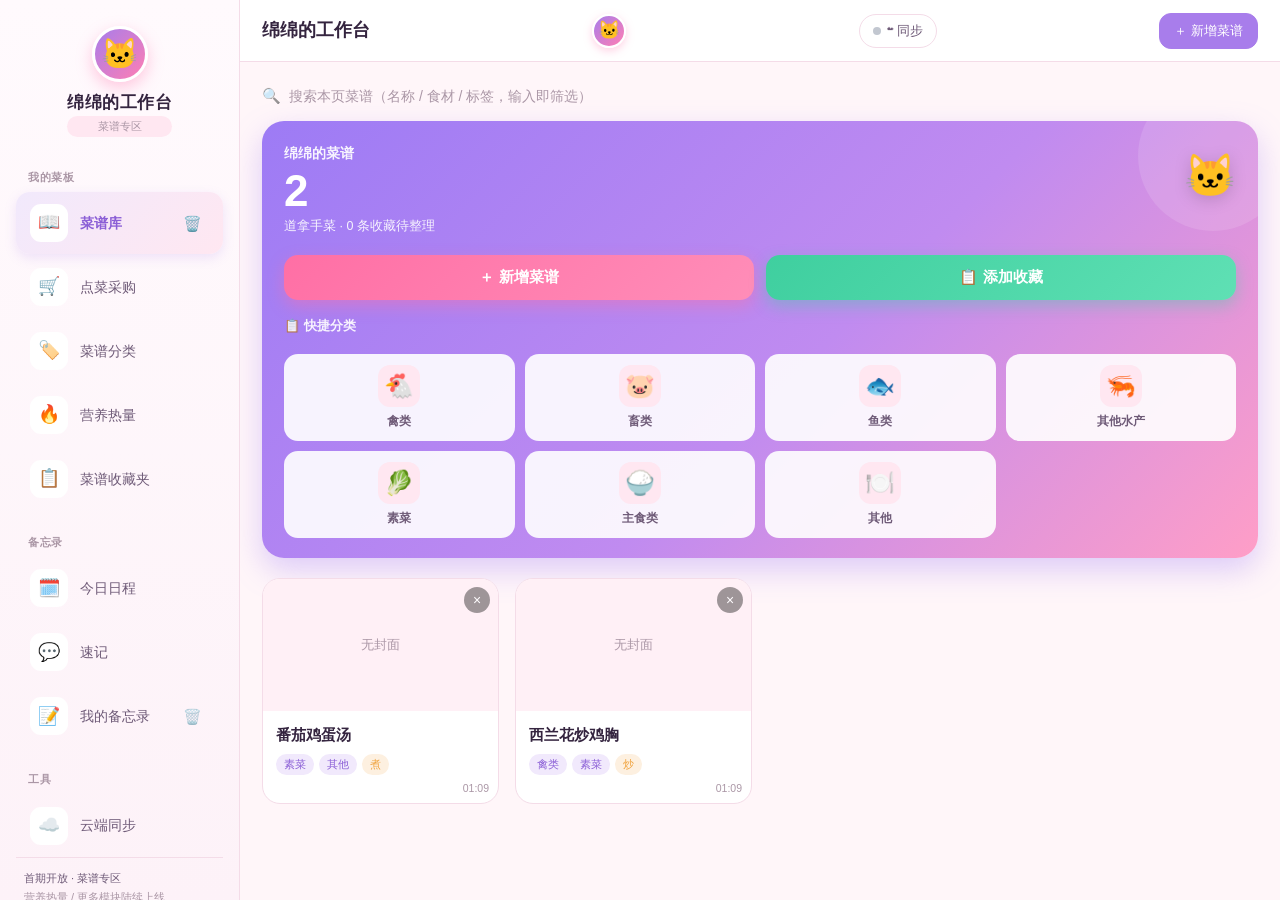
==== commit 8b4a5d31: "Add files via upload" ====
--- a/index.html
+++ b/index.html
@@ -26,7 +26,7 @@
   <link rel="manifest" href="manifest.json" />
 
   <link rel="stylesheet" href="quill.snow.css?v=92" />
-  <link rel="stylesheet" href="styles.css?v=173" />
+  <link rel="stylesheet" href="styles.css?v=174" />
 </head>
 <body>
   <div class="app">
--- a/styles.css
+++ b/styles.css
@@ -1597,6 +1597,15 @@
   touch-action: manipulation;
 }
 
+/* 手机轻点命中区修复：Quill 默认把 .ql-ui 勾选框渲染成 0 宽（可见 ☐ 仅靠负 margin 画在盒子外边），
+   手机轻点按「元素面积」挑目标，0 宽元素被跳过→点不动，只能长按走精确判定（正对上「长按3秒才行」）。
+   这里给待办行 .ql-ui 补成 1.5em 实心区，用 margin-left 左移贴合方框（缩进行自动跟随）；
+   不改 Quill 原生勾选逻辑、视觉零变化（改前改后渲染 md5 一致）。 */
+.ql-editor li[data-list="checked"] > .ql-ui,
+.ql-editor li[data-list="unchecked"] > .ql-ui { width: 1.5em; margin-left: -1.5em; }
+.ql-editor li[data-list="checked"] > .ql-ui:before,
+.ql-editor li[data-list="unchecked"] > .ql-ui:before { margin-left: 0; }
+
 /* 列表标记自定义（用户指定 · 覆盖 Quill 原生，编辑器与卡片共用同一套 .ql-editor 渲染） */
 /* 无序列表：一级 ■ 二级 ○ 三级 ♦ 四级 ♢ */
 .ql-editor li[data-list=bullet] > .ql-ui:before { content: '\25A0'; }
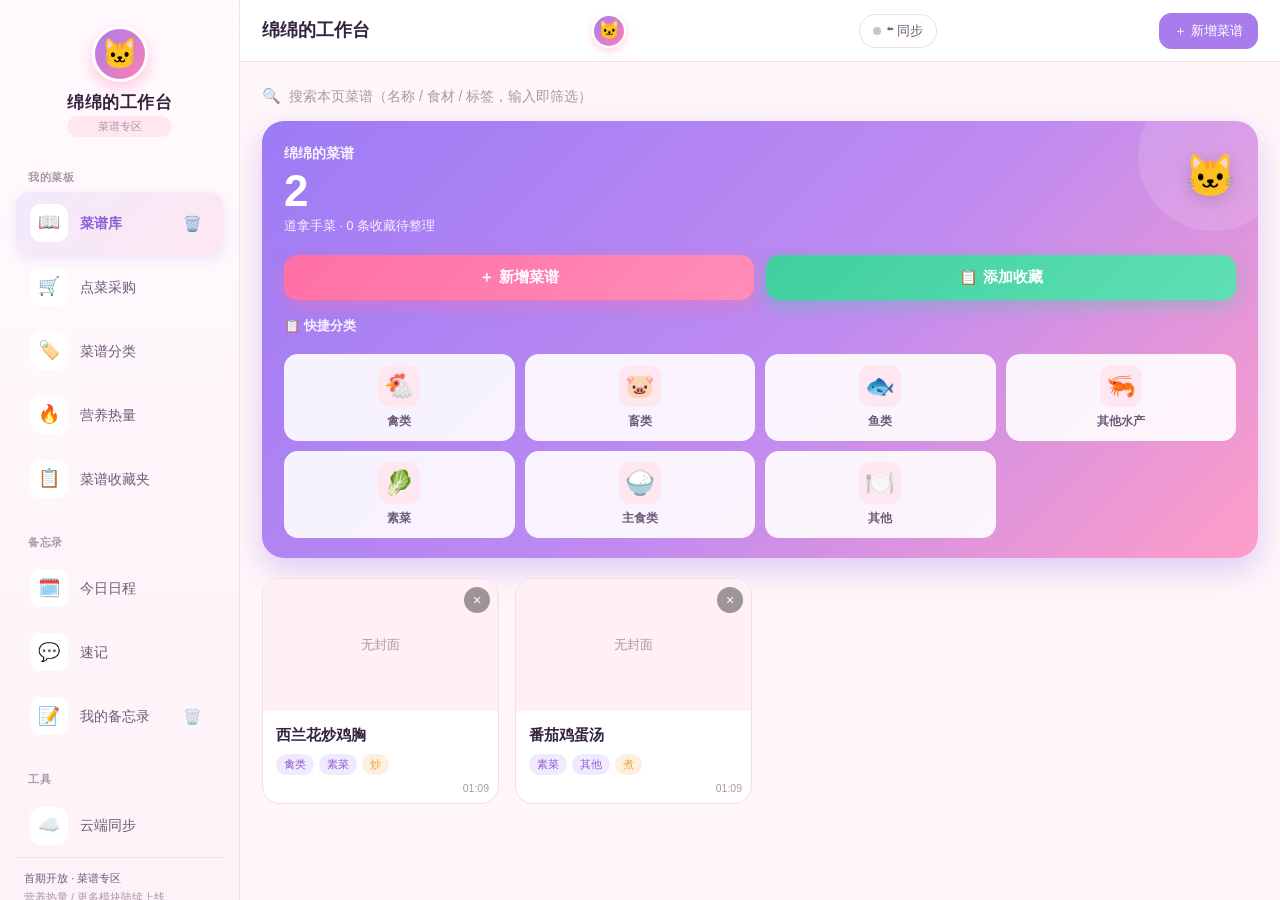
==== commit ae724a99: "Add files via upload" ====
--- a/index.html
+++ b/index.html
@@ -26,7 +26,7 @@
   <link rel="manifest" href="manifest.json" />
 
   <link rel="stylesheet" href="quill.snow.css?v=92" />
-  <link rel="stylesheet" href="styles.css?v=174" />
+  <link rel="stylesheet" href="styles.css?v=177" />
 </head>
 <body>
   <div class="app">
@@ -96,6 +96,6 @@
   <div class="toast" id="toast"></div>
 
   <script defer src="quill.js?v=92"></script>
-  <script defer src="app.js?v=175"></script>
+  <script defer src="app.js?v=183"></script>
 </body>
 </html>
--- a/styles.css
+++ b/styles.css
@@ -1024,6 +1024,10 @@
   font-size: 16px; font-weight: 700; margin-bottom: 16px;
 }
 .modal-actions { display: flex; gap: 10px; justify-content: flex-end; margin-top: 18px; }
+/* 云端同步：上传到云端单独整行置顶 + 背景填色 */
+.sync-upload-row { margin: 2px 0 0; }
+.sync-upload-btn { width: 100%; background: var(--pink); color: #fff; font-weight: 600; font-size: 15px; padding: 13px; border: none; border-radius: 10px; box-shadow: 0 2px 8px rgba(0,0,0,.14); }
+.sync-upload-btn:hover { background: var(--pink-deep); }
 .field-row { display: flex; gap: 12px; }
 .field-row .field { flex: 1; }
 .field-hint { font-size: 12px; color: var(--text-3); margin-top: 4px; line-height: 1.5; }
@@ -1189,6 +1193,7 @@
 /* 只读模式：食材/调味料按屏幕宽度自动分列（窄屏单列，宽屏多列） */
 .view-list.cols { display: grid; grid-template-columns: repeat(auto-fill, minmax(150px, 1fr)); gap: 8px; }
 .view-item, .view-step { font-size: 14px; padding: 4px 0; border-bottom: 1px dashed var(--border); display: flex; gap: 8px; align-items: center; flex-wrap: wrap; }
+.view-form { font-size: 12px; color: var(--text-3); }
 /* 步骤 1234 编号 */
 .view-step .step-no { flex: 0 0 auto; min-width: 22px; height: 22px; line-height: 22px; text-align: center; border-radius: 50%; background: var(--accent); color: #fff; font-size: 12px; font-weight: 600; }
 .view-step .step-text { flex: 1 1 auto;  white-space: pre-wrap; word-break: break-word; overflow-wrap: anywhere; }
@@ -1367,6 +1372,11 @@
 .memo-edit-head .memo-title-input { flex: 1; margin-bottom: 0; }
 .memo-star-btn { border: 1px solid var(--border); background: var(--panel); color: var(--text-2); border-radius: 10px; padding: 0 14px; height: 40px; font-size: 14px; cursor: pointer; white-space: nowrap; }
 .memo-star-btn.on { color: #f5b301; border-color: #f5b301; background: #fef3c7; }
+.memo-title-clear {
+  flex: 0 0 auto; width: 32px; height: 32px; border: none; background: transparent;
+  color: var(--text-3); font-size: 16px; cursor: pointer; border-radius: 8px; line-height: 1;
+}
+.memo-title-clear:hover { background: #fee2e2; color: #e11d48; }
 .memo-tagchips { display: flex; flex-wrap: wrap; gap: 6px; align-items: center; font-size: 12px; color: var(--text-3); margin-bottom: 10px; }
 .memo-tagchips-label { color: var(--text-2); font-weight: 600; }
 .memo-tagchips-empty { color: var(--text-3); }
@@ -1814,6 +1824,26 @@
   padding: 24px 0;
   font-style: italic;
 }
+/* 今日日程：单条复制/移动/编辑 */
+.memo-schedule-copy, .memo-schedule-move {
+  width: 26px; height: 26px; border: none; background: transparent;
+  color: var(--text-3); font-size: 16px; cursor: pointer; border-radius: 6px; flex: 0 0 26px;
+  display: flex; align-items: center; justify-content: center;
+}
+.memo-schedule-copy:hover { background: #e6f0ff; color: #3b82f6; }
+.memo-schedule-move:hover { background: #e9f7ef; color: #16a34a; }
+.memo-schedule-edit-input {
+  flex: 1; min-width: 0; font-size: 15px; color: #768de7; font-weight: 700;
+  border: 2px solid var(--brand); border-radius: 8px; padding: 4px 8px; outline: none; background: var(--panel);
+}
+.memo-schedule-paste-hint {
+  margin: 10px 0 0; padding: 10px 12px; font-size: 13px; color: #16a34a;
+  background: #e9f7ef; border: 1px dashed #16a34a; border-radius: 10px;
+  display: flex; align-items: center; gap: 8px; flex-wrap: wrap;
+}
+.memo-schedule-paste-cancel {
+  border: none; background: transparent; color: #16a34a; text-decoration: underline; cursor: pointer; font-size: 13px;
+}
 
 /* 窄屏适配：极窄设备下进一步收缩字号/内边距，保证标题行与输入行不换行、不溢出 */
 @media (max-width: 420px) {
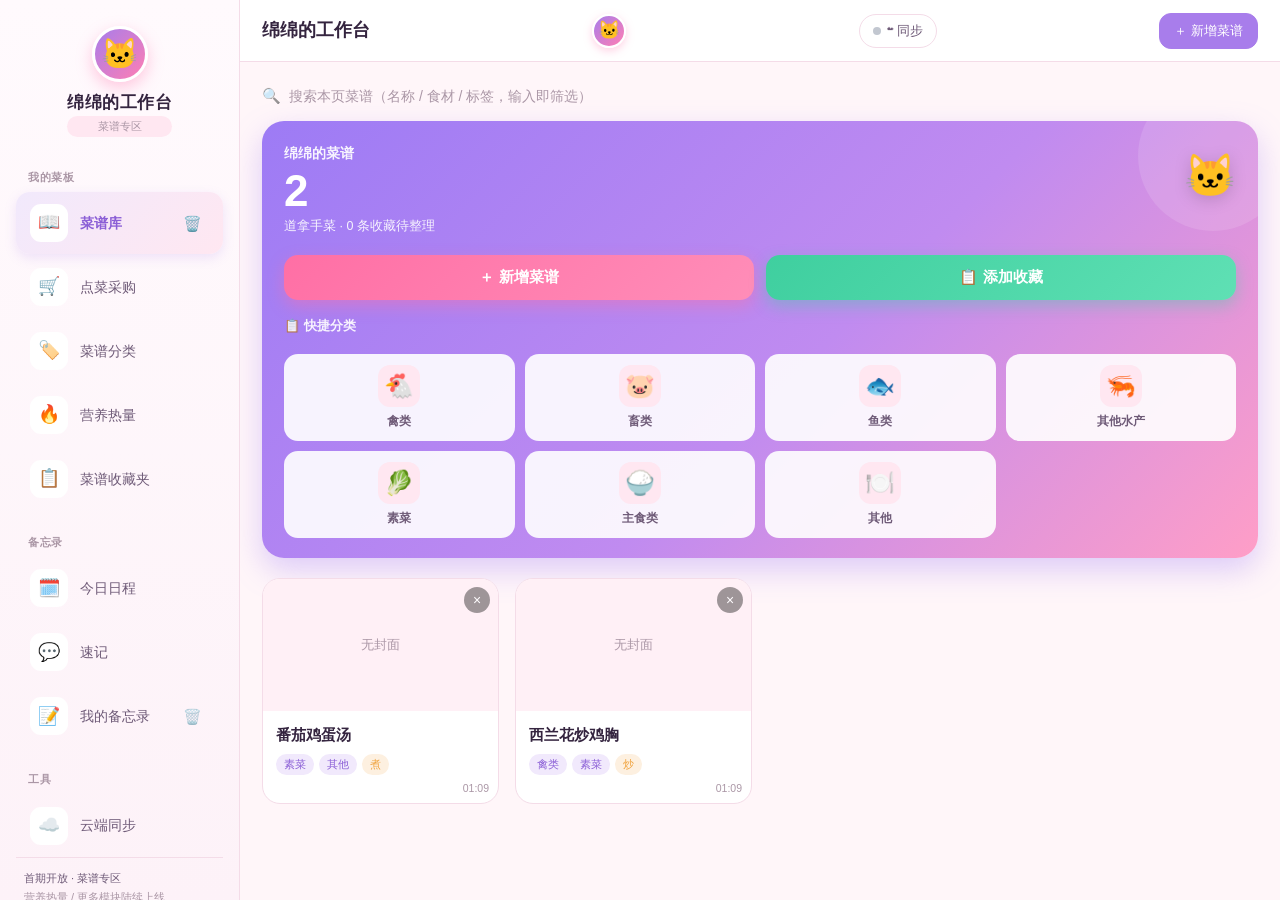
==== commit ea0d91b3: "工作台1.0" ====
--- a/index.html
+++ b/index.html
@@ -26,7 +26,7 @@
   <link rel="manifest" href="manifest.json" />
 
   <link rel="stylesheet" href="quill.snow.css?v=92" />
-  <link rel="stylesheet" href="styles.css?v=177" />
+  <link rel="stylesheet" href="styles.css?v=178" />
 </head>
 <body>
   <div class="app">
@@ -96,6 +96,6 @@
   <div class="toast" id="toast"></div>
 
   <script defer src="quill.js?v=92"></script>
-  <script defer src="app.js?v=183"></script>
+  <script defer src="app.js?v=185"></script>
 </body>
 </html>
--- a/styles.css
+++ b/styles.css
@@ -1131,8 +1131,10 @@
 }
 .ritem.note { background: var(--amber-soft); border-style: dashed; border-color: #e8c98a; }
 .rline { display: flex; align-items: flex-start; gap: 8px; }
-.grip { cursor: grab; color: var(--text-3); flex: 0 0 auto; padding-top: 7px; user-select: none; }
-.grip:active { cursor: grabbing; }
+  .grip { cursor: grab; color: var(--text-3); flex: 0 0 auto; padding: 7px 7px 7px 4px; -webkit-user-select: none; user-select: none; -webkit-touch-callout: none; touch-action: none; }
+  .grip:active { cursor: grabbing; }
+  .ritem.dragging { opacity: .65; box-shadow: 0 6px 16px rgba(0,0,0,.18); }
+  .ritem-placeholder { border: 2px dashed var(--brand); border-radius: 10px; background: rgba(168,125,235,.08); box-sizing: border-box; }
 .idx { flex: 0 0 auto; width: 22px; text-align: center; color: var(--text-3); font-size: 12px; padding-top: 8px; }
 .note-idx { width: auto; padding-top: 7px; }
 .rname {
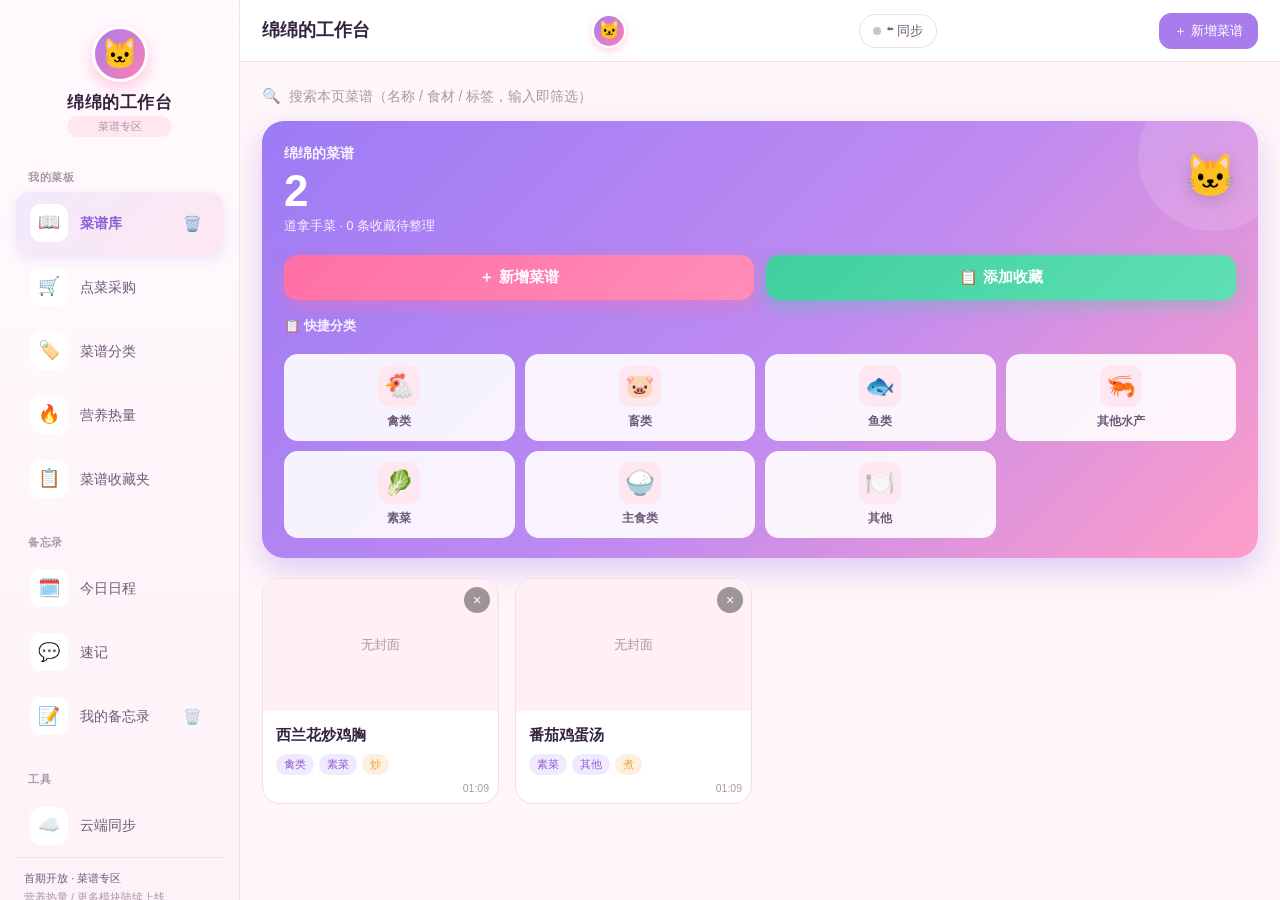
==== commit addac423: "今日日程气泡弹框" ====
--- a/index.html
+++ b/index.html
@@ -26,7 +26,7 @@
   <link rel="manifest" href="manifest.json" />
 
   <link rel="stylesheet" href="quill.snow.css?v=92" />
-  <link rel="stylesheet" href="styles.css?v=178" />
+  <link rel="stylesheet" href="styles.css?v=181" />
 </head>
 <body>
   <div class="app">
@@ -96,6 +96,6 @@
   <div class="toast" id="toast"></div>
 
   <script defer src="quill.js?v=92"></script>
-  <script defer src="app.js?v=185"></script>
+  <script defer src="app.js?v=187"></script>
 </body>
 </html>
--- a/styles.css
+++ b/styles.css
@@ -1751,6 +1751,7 @@
 .memo-schedule-add:hover { background: #8bb88c; }
 .memo-schedule-list { display: flex; flex-direction: column; gap: 10px; }
 .memo-schedule-item {
+  position: relative;
   display: flex;
   align-items: center;
   gap: 10px;
@@ -1808,17 +1809,11 @@
 }
 .memo-schedule-text { flex: 1; font-size: 15px; color: #768de7; font-weight: 700; word-break: break-word; }
 .memo-schedule-del {
-  width: 24px;
-  height: 24px;
-  border: none;
-  background: transparent;
-  color: var(--text-3);
-  font-size: 18px;
-  cursor: pointer;
-  border-radius: 6px;
-  flex: 0 0 24px;
-}
-.memo-schedule-del:hover { background: #fee2e2; color: #e11d48; }
+  width: 30px; height: 30px; border: none; background: transparent;
+  color: #243b53; font-size: 18px; cursor: pointer; border-radius: 8px; flex: 0 0 30px;
+  display: flex; align-items: center; justify-content: center;
+}
+.memo-schedule-del:hover { background: #f4a9b8; color: #fff; }
 .memo-schedule-empty {
   text-align: center;
   color: var(--text-3);
@@ -1826,14 +1821,39 @@
   padding: 24px 0;
   font-style: italic;
 }
-/* 今日日程：单条复制/移动/编辑 */
-.memo-schedule-copy, .memo-schedule-move {
-  width: 26px; height: 26px; border: none; background: transparent;
-  color: var(--text-3); font-size: 16px; cursor: pointer; border-radius: 6px; flex: 0 0 26px;
+/* 今日日程：操作气泡（点击日程条在上方弹出，编辑/复制/移动/删除横排） */
+.memo-schedule-actions {
+  position: absolute;
+  bottom: calc(100% + 8px);
+  right: 8px;
+  display: none;
+  flex-direction: row;
+  align-items: center;
+  gap: 2px;
+  background: #B3C6DD;
+  border-radius: 12px;
+  padding: 6px 8px;
+  box-shadow: 0 6px 18px rgba(0,0,0,.18);
+  z-index: 20;
+}
+.memo-schedule-actions::after {
+  content: '';
+  position: absolute;
+  top: 100%;
+  right: 16px;
+  border: 7px solid transparent;
+  border-top-color: #B3C6DD;
+}
+.memo-schedule-item.popup-open .memo-schedule-actions { display: flex; }
+.memo-schedule-edit-btn, .memo-schedule-copy, .memo-schedule-move {
+  width: 30px; height: 30px; border: none; background: transparent;
+  color: #F9E3D9; font-size: 16px; cursor: pointer; border-radius: 8px; flex: 0 0 30px;
   display: flex; align-items: center; justify-content: center;
 }
-.memo-schedule-copy:hover { background: #e6f0ff; color: #3b82f6; }
-.memo-schedule-move:hover { background: #e9f7ef; color: #16a34a; }
+/* 气泡内 4 个图标统一用浅色（含删除 ×，仅限气泡内，不影响别处） */
+.memo-schedule-actions .memo-schedule-del { color: #F9E3D9; }
+.memo-schedule-edit-btn:hover, .memo-schedule-copy:hover, .memo-schedule-move:hover { background: rgba(255,255,255,.55); }
+.memo-schedule-actions .memo-schedule-del:hover { background: rgba(255,255,255,.55); color: #F9E3D9; }
 .memo-schedule-edit-input {
   flex: 1; min-width: 0; font-size: 15px; color: #768de7; font-weight: 700;
   border: 2px solid var(--brand); border-radius: 8px; padding: 4px 8px; outline: none; background: var(--panel);
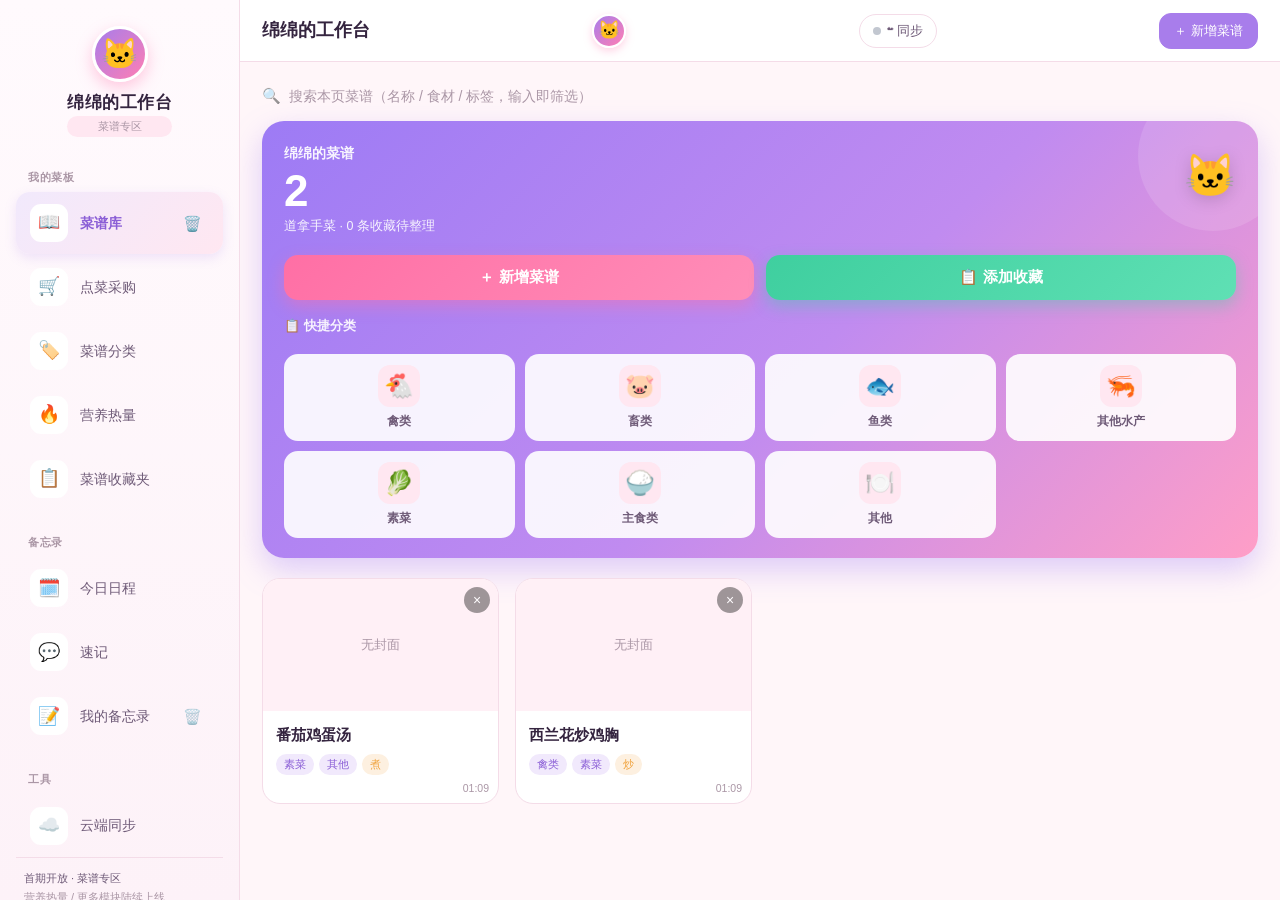
==== commit 66fca744: "菜板2.0 修复笔记排序" ====
--- a/index.html
+++ b/index.html
@@ -26,7 +26,7 @@
   <link rel="manifest" href="manifest.json" />
 
   <link rel="stylesheet" href="quill.snow.css?v=92" />
-  <link rel="stylesheet" href="styles.css?v=181" />
+  <link rel="stylesheet" href="styles.css?v=197" />
 </head>
 <body>
   <div class="app">
@@ -96,6 +96,7 @@
   <div class="toast" id="toast"></div>
 
   <script defer src="quill.js?v=92"></script>
-  <script defer src="app.js?v=187"></script>
+  <script defer src="html2canvas.min.js?v=1"></script>
+  <script defer src="app.js?v=210"></script>
 </body>
 </html>
--- a/styles.css
+++ b/styles.css
@@ -155,6 +155,9 @@
 .sync-dot.err { background: #e23b3b; }
 @keyframes syncPulse { 0%,100% { opacity: 1; } 50% { opacity: .3; } }
 .topbar-actions { display: flex; gap: 10px; align-items: center; }
+.home-sched-strip { display: flex; align-items: center; justify-content: space-between; gap: 10px; background: #EEEDFE; color: #534AB7; border-radius: 10px; padding: 10px 16px; margin: 0 -22px 14px; cursor: pointer; font-size: 13px; }
+.home-sched-pill { display: inline-flex; align-items: center; gap: 6px; font-weight: 500; }
+.home-sched-strip .home-add-m { display: none; }
 .content { flex: 1; overflow-y: auto; padding: 22px; }
 
 /* ============ 通用按钮 ============ */
@@ -556,6 +559,9 @@
 .nut-extra .ne.sugar { background: #fff0f5; color: #d6489a; }
 .nut-extra .ne.sodium { background: #fff4e0; color: #c47f12; }
 .nut-extra .ne.fiber { background: #eafaf0; color: #1f9d57; }
+.nut-extra .ne.protein { background: #eafaf0; color: #1f9d57; }
+.nut-extra .ne.fat { background: #fff4e0; color: #c47f12; }
+.nut-extra .ne.carb { background: #e8f1ff; color: #3a7bd5; }
 .nut-ov { display: inline-flex; align-items: center; gap: 4px; background: #fff; border: 1px solid var(--border); border-radius: 999px; padding: 3px 8px; font-size: 12px; }
 .nut-ov-name { font-weight: 600; }
 .nut-ov-input { width: 52px; border: none; border-bottom: 1px solid var(--border-strong); font-size: 12px; padding: 2px 3px; text-align: center; font-family: inherit; }
@@ -699,7 +705,11 @@
 .nut-rec-detail { background: linear-gradient(135deg, #f3e9ff 0%, #ffe7f3 100%); border-radius: 16px; padding: 16px; margin: 14px 0; }
 .nut-rec-detail-head { display: flex; justify-content: space-between; align-items: center; font-size: 13px; color: var(--text-2); margin-bottom: 6px; }
 .nut-rec-kcal { font-size: 30px; font-weight: 900; color: var(--text); }
-.nut-rec-rows { display: grid; gap: 4px; margin: 10px 0; font-size: 13px; color: var(--text-2); }
+.nut-rec-rows { display: block; margin: 10px 0; font-size: 13px; color: var(--text-2); overflow-x: hidden; }
+.nut-rec-row { min-width: 0; padding: 2px 0; word-break: break-word; overflow-wrap: anywhere; }
+.nut-rec-more { display: block; }
+.nut-rec-more.dn { display: none; }
+.nut-rec-more-btn { margin: 6px 0 0; }
 .nut-rec-recipes { font-size: 12px; color: var(--text-3); }
 
 /* ============ 营养库批量导入弹窗 ============ */
@@ -766,6 +776,14 @@
     background: rgba(255,255,255,.8); border-color: rgba(244,220,232,.8);
   }
   .topbar-actions { flex: 0 0 auto; }
+    body.view-library .topbar-left { flex: 0 0 auto; }
+    body.view-library .topbar-actions .btn.primary[data-action="open-editor-new"] { display: none; }
+    body.view-library .topbar { justify-content: space-between; }
+    body.lib-home .topbar-actions { display: none; }
+    .recipe-actions .btn { padding: 5px 9px; font-size: 13px; }
+    .home-sched-strip { background: transparent; color: inherit; border-radius: 0; padding: 8px 14px; margin: 0 -14px 12px; }
+    .home-sched-pill { background: #EEEDFE; color: #534AB7; border-radius: 999px; padding: 7px 11px; }
+    .home-sched-strip .home-add-m { display: inline-flex; }
 
   /* 内容区收窄留白 */
   .content { padding: 14px 14px 20px; overflow: visible; }
@@ -1165,6 +1183,10 @@
   background-color: var(--panel-2); margin-bottom: 16px;
 }
 .view-head h1 { margin: 0 0 8px; font-size: 22px; }
+.view-titlebar { display: flex; align-items: center; gap: 10px; margin-bottom: 8px; }
+.view-titlebar h1 { flex: 1 1 auto; min-width: 0; margin: 0; white-space: nowrap; overflow: hidden; text-overflow: ellipsis; }
+.recipe-actions { display: flex; gap: 6px; flex: 0 0 auto; }
+.recipe-actions .btn { white-space: nowrap; }
 .view-video {
   display: inline-block; margin-bottom: 10px; font-size: 13px; font-weight: 600;
   color: var(--brand); text-decoration: none; border: 1px solid var(--brand-soft);
@@ -1354,6 +1376,8 @@
 .memo-card-foot { display: flex; align-items: center; gap: 8px; flex-wrap: wrap; margin-top: 8px; }
 .memo-card-copy { border: 1px solid var(--border); background: var(--panel); color: var(--text-2); border-radius: 8px; padding: 3px 10px; font-size: 12px; cursor: pointer; }
 .memo-card-copy:hover { border-color: #a78bfa; color: #6d28d9; }
+.memo-card-img { border: 1px solid var(--border); background: var(--panel); color: var(--text-2); border-radius: 8px; padding: 4px 9px; font-size: 14px; line-height: 1; cursor: pointer; }
+.memo-card-img:hover { border-color: #a78bfa; color: #6d28d9; }
 
 /* 标签区：全部笔记收起 + 收藏筛选 */
 .memo-tags-head { display: flex; flex-direction: column; gap: 6px; }
@@ -1995,3 +2019,14 @@
 .memo-card-readonly .memo-card-title { font-weight: 700; font-size: 15px; color: var(--text); }
 .memo-card-readonly .memo-card-body { padding: 4px 12px 10px; }
 .memo-card-readonly .memo-card-foot { padding: 6px 12px; border-top: 1px solid var(--border); }
+
+/* 菜谱只读页 → 长图导出弹窗（v192 新增） */
+.recipe-export-panel { max-width: min(560px, 94vw); max-height: 90vh; display: flex; flex-direction: column; }
+.recipe-export-panel .modal-body { overflow: hidden; display: flex; flex-direction: column; }
+.recipe-export-scroll { overflow: auto; max-height: 60vh; background: var(--panel-2); border: 1px solid var(--border); border-radius: 10px; padding: 10px; margin-bottom: 10px; }
+.recipe-export-img { width: 100%; height: auto; display: block; border-radius: 6px; }
+.recipe-export-tip { font-size: 12.5px; color: var(--text-2); line-height: 1.6; margin: 0 0 10px; }
+.recipe-export-dl { display: block; text-align: center; text-decoration: none; }
+.recipe-save-opt { display: block; width: 100%; margin-top: 8px; text-align: center; text-decoration: none; }
+.recipe-save-cancel { display: block; width: 100%; margin-top: 8px; text-align: center; color: var(--text-2); }
+.recipe-export-loading { padding: 26px; text-align: center; font-size: 14px; color: var(--text-2); }
